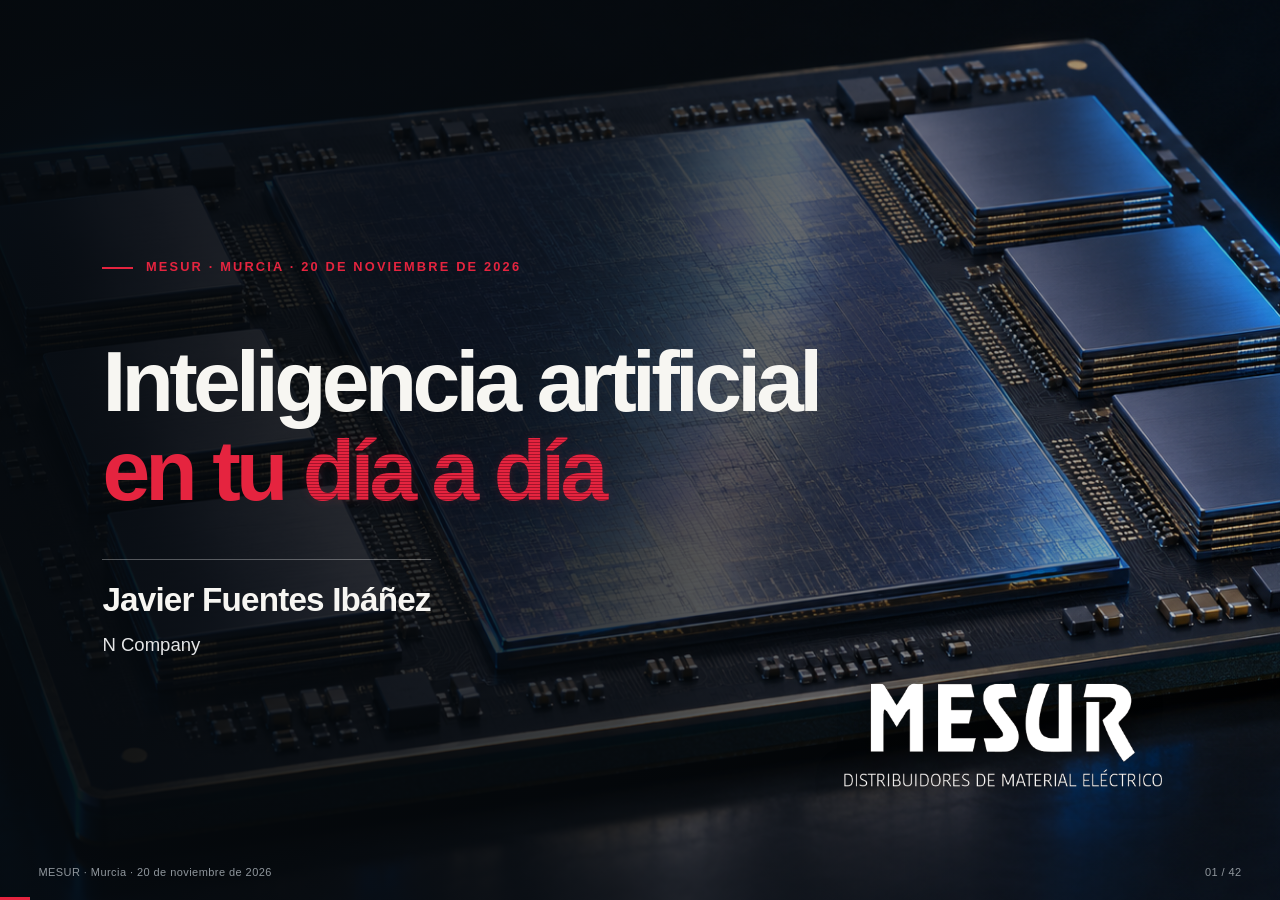
==== index.html @ 9d1e22ab "Refocus on six everyday cases for small businesses; plain language; Monday plan and printable guide " ====
<!doctype html>
<html lang="es">
<head>
<meta charset="utf-8">
<meta name="viewport" content="width=device-width, initial-scale=1">
<title>Inteligencia artificial en tu día a día · MESUR</title>
<style>
:root {
  --fondo: #111111; --fondo-2: #1c1c1c; --papel: #ffffff; --papel-suave: #acadaf;
  --linea: #333333; --acento: #e5243f; --acento-suave: #3a0a12;
  --coral: #ffb547; --verde: #4fd18c; --ambar: #ffb547;
  --serif: 'Ferrovial New', 'Helvetica Neue', Helvetica, Arial, sans-serif;
  --sans: 'Ferrovial New', 'Helvetica Neue', Helvetica, Arial, sans-serif;
  --mono: 'Ferrovial New', 'Helvetica Neue', Helvetica, Arial, sans-serif;
}
* { margin: 0; padding: 0; box-sizing: border-box; }
html, body { height: 100%; }
body { font-family: var(--serif); background: var(--fondo); color: var(--papel); overflow: hidden; cursor: pointer; user-select: none; }
.slide { position: absolute; inset: 0; display: none; align-items: center; justify-content: center; padding: 6vh 7vw; }
.slide.on { display: flex; animation: entra .35s ease; }
@keyframes entra { from { opacity: 0; transform: translateY(10px); } to { opacity: 1; transform: none; } }
.inner { max-width: 1120px; width: 100%; }

.kicker { font-family: var(--mono); font-size: clamp(12px, 1.1vw, 14px); letter-spacing: .14em; text-transform: uppercase; color: var(--acento); margin-bottom: 3vh; font-weight: 700; }
.gigante { font-size: clamp(42px, 7.5vw, 104px); line-height: 1.06; letter-spacing: -.02em; font-weight: 600; }
.statement { font-size: clamp(26px, 3.7vw, 50px); line-height: 1.26; letter-spacing: -.012em; font-weight: 500; }
.statement em, .gigante em { font-style: italic; }
.statement strong, .gigante strong { color: var(--acento); font-weight: inherit; }
.hl { color: var(--acento); }
.sub { font-family: var(--sans); font-size: clamp(15px, 1.7vw, 19px); color: var(--papel-suave); margin-top: 4vh; line-height: 1.55; }
.sub strong { color: var(--papel); font-weight: 600; }
.redflag { font-family: var(--sans); font-size: clamp(15px, 1.7vw, 19px); color: var(--coral); margin-top: 3.5vh; line-height: 1.5; }
.num { font-family: var(--mono); color: var(--acento); font-size: clamp(14px, 1.3vw, 17px); letter-spacing: .1em; margin-bottom: 2vh; }
.fromto { font-family: var(--sans); font-size: clamp(16px, 1.8vw, 21px); color: var(--papel-suave); margin-bottom: 2.5vh; }
.fromto b { color: var(--papel); font-weight: 600; }
.fromto .arrow { color: var(--acento); margin: 0 .4em; }

.lista { list-style: none; margin-top: 2vh; }
.lista li { font-size: clamp(20px, 2.6vw, 34px); line-height: 1.3; padding: 1.6vh 0; border-top: 1px solid var(--linea); display: grid; grid-template-columns: 3.2em 1fr; gap: 1em; align-items: baseline; }
.lista li:last-child { border-bottom: 1px solid var(--linea); }
.lista .n { font-family: var(--mono); color: var(--acento); font-size: .6em; letter-spacing: .1em; }
.lista.compact li { font-size: clamp(17px, 2.1vw, 27px); padding: 1.2vh 0; }
.lista li.muted { color: var(--papel-suave); }
.lista li.hot { color: var(--coral); }

.step { opacity: 0; transform: translateY(14px); transition: opacity .35s ease, transform .35s ease; }
.step.on { opacity: 1; transform: none; }

/* Newspaper clippings */
.clips { position: relative; display: flex; flex-wrap: wrap; gap: 3vh 2vw; justify-content: center; align-items: center; margin-top: 3vh; }
.clip { background: #fff; padding: 8px 8px 10px; box-shadow: 4px 6px 0 rgba(0,0,0,.35); max-width: min(44vw, 540px); opacity: 0; transition: opacity .35s ease, transform .35s ease-out; }
.clip img { display: block; width: 100%; height: auto; }
.clip .src { font-family: var(--mono); font-size: 11px; color: #555; margin-top: 6px; letter-spacing: .08em; text-transform: uppercase; }
.clip.r1 { transform: rotate(-4deg) translateY(20px); } .clip.r1.on { transform: rotate(-2deg); }
.clip.r2 { transform: rotate(3deg) translateY(20px); }  .clip.r2.on { transform: rotate(1.5deg); }
.clip.r3 { transform: rotate(-5deg) translateY(20px); } .clip.r3.on { transform: rotate(-2.5deg); }
.clip.on { opacity: 1; }
.clip.big { max-width: min(72vw, 1000px); }
.clips.stack { display: block; position: relative; height: 60vh; }
.clips.stack .clip { position: absolute; max-width: min(50vw, 640px); }
.clips.stack .clip:nth-child(1) { left: 0; top: 0; }
.clips.stack .clip:nth-child(2) { right: 0; top: 15vh; }
.clips.stack .clip:nth-child(3) { left: 10%; top: 30vh; }
.clips.stack .clip.on { z-index: 2; }
.clips.stack .clip.on ~ .clip.on { z-index: 3; }
.clips.stack .clip.on ~ .clip.on ~ .clip.on { z-index: 4; }

/* Full-bleed images */
.slide.foto { padding: 0; background: #000; }
.slide.foto img { width: 100%; height: 100%; object-fit: cover; }
.slide.foto .cap { position: absolute; left: 7vw; bottom: 8vh; font-family: var(--mono); font-size: clamp(13px, 1.3vw, 17px); letter-spacing: .14em; text-transform: uppercase; color: var(--papel); text-shadow: 0 2px 10px rgba(0,0,0,.8); }
.slide.negro .gigante { text-align: center; }

.quote { font-size: clamp(22px, 3vw, 40px); line-height: 1.3; font-style: italic; }
.quote strong { color: var(--acento); font-weight: inherit; }
.quote .who { display: block; font-style: normal; font-family: var(--sans); font-size: .5em; color: var(--papel-suave); margin-top: 2.5vh; }

.dos { display: grid; grid-template-columns: 1fr 1fr; gap: 4vw; align-items: center; }
.pick { font-family: var(--sans); font-size: clamp(18px, 2.2vw, 28px); color: var(--ambar); line-height: 1.35; }

/* Time machine */
.slide.viaje { padding: 0; }
.vj-canvas { position: absolute; inset: 0; width: 100%; height: 100%; display: block; }
.vj-hud { position: absolute; top: 6vh; left: 50%; transform: translateX(-50%); text-align: center; z-index: 3; pointer-events: none; transition: opacity .5s ease; }
.viaje.zoomed .vj-hud, .viaje.zoomed .vj-minimap { opacity: 0; }
.vj-year { font-weight: 600; font-family: var(--serif); font-size: clamp(3.2rem, 7.5vw, 6.5rem); color: var(--papel); letter-spacing: -.02em; font-variant-numeric: tabular-nums; line-height: 1; transition: filter .3s ease; }
.vj-year.traveling { filter: blur(1.5px); }
.vj-year.pop { animation: vjPop .45s cubic-bezier(.2,1.6,.4,1); }
@keyframes vjPop { 0% { transform: scale(.96); } 100% { transform: scale(1); } }
.vj-underline { width: 120px; height: 3px; border-radius: 2px; background: var(--acento); margin: 14px auto 0; transition: width .5s ease; }
.vj-hud.traveling .vj-underline { width: 320px; }
.vj-minimap { position: absolute; bottom: 9vh; left: 50%; transform: translateX(-50%); width: min(70vw, 980px); height: 60px; z-index: 3; pointer-events: none; transition: opacity .5s ease; }
.vj-track { position: absolute; top: 24px; left: 0; width: 100%; height: 2px; background: rgba(248,248,246,.18); }
.vj-tick { position: absolute; top: 17px; width: 2px; height: 16px; background: rgba(248,248,246,.4); transform: translateX(-50%); opacity: 0; transition: opacity .8s ease; }
.vj-lbl { position: absolute; top: 40px; transform: translateX(-50%); font: 500 11px var(--mono); letter-spacing: .08em; color: #8a8a93; white-space: nowrap; opacity: 0; transition: opacity .8s ease; }
.vj-tick.visited, .vj-lbl.visited { opacity: 1; }
.vj-lbl.current { color: var(--papel); font-weight: 700; }
.vj-cursor { position: absolute; top: 25px; width: 14px; height: 14px; border-radius: 50%; background: var(--acento); transform: translate(-50%, -50%); box-shadow: 0 0 0 5px rgba(255,199,0,.18), 0 0 18px rgba(255,199,0,.6); }
.vj-flash { position: absolute; inset: 0; z-index: 4; pointer-events: none; background: #fff; opacity: 0; }
.vj-flash.active { animation: vjFlash .35s ease-out; }
@keyframes vjFlash { 0% { opacity: .45; } 100% { opacity: 0; } }

.lista .ans { font-family: var(--mono); font-size: .62em; letter-spacing: .1em; color: var(--ambar); white-space: nowrap; }
.lista.vote li { grid-template-columns: 1fr auto; }
.src-line { font-family: var(--mono); font-size: clamp(11px, 1vw, 13px); letter-spacing: .08em; text-transform: uppercase; color: var(--papel-suave); opacity: .75; margin-top: 3vh; }
.capas { display: grid; grid-template-columns: repeat(3, 1fr); gap: 2.2vw; margin-top: 3vh; }
.capa { border-top: 2px solid var(--acento); padding-top: 2vh; }
.capa h3 { font-weight: 400; font-size: clamp(20px, 2.3vw, 30px); line-height: 1.15; margin-bottom: 1.5vh; }
.capa p { font-family: var(--sans); font-size: clamp(14px, 1.45vw, 18px); line-height: 1.5; color: var(--papel-suave); }
.capa p strong { color: var(--papel); font-weight: 600; }
@media (max-width: 820px) { .capas { grid-template-columns: 1fr; } }

.slide.foto.contain img { object-fit: contain; }
.slide.foto.claro { background: #f7f7f5; }
.slide.foto .caps { position: absolute; left: 7vw; bottom: 7vh; display: flex; flex-direction: column; gap: 1.2vh; }
.slide.foto .caps .cap { position: static; background: rgba(17,17,17,.85); padding: .6em .9em; text-shadow: none; }

#barra { position: fixed; left: 0; bottom: 0; height: 3px; background: var(--acento); width: 0; transition: width .3s ease; z-index: 9; }
#pag { position: fixed; right: 2vw; bottom: 2vh; font-family: var(--mono); font-size: 12px; color: var(--papel-suave); opacity: .7; z-index: 9; }
.pie { position: fixed; left: 2vw; bottom: 2vh; font-family: var(--mono); font-size: 12px; color: var(--papel-suave); opacity: .5; z-index: 9; }
.cover .presenter-name { color:var(--papel); font-size:clamp(26px,2.6vw,42px); font-weight:600; letter-spacing:-.025em; line-height:1.2; margin-bottom:1.2vh; }
.cover-partners .mesur-logo { height:15vh; width:auto; display:block; filter:drop-shadow(0 2px 14px #000a); }
</style>
<link rel="stylesheet" href="stage.css?v=mesur-3">
<link rel="stylesheet" href="mesur.css?v=1">
</head>
<body>


<section class="slide cover" data-chapter="Inicio"><div class="inner">
  <div class="kicker">MESUR · Murcia · 20 de noviembre de 2026</div>
  <div class="gigante" aria-label="Inteligencia artificial en tu día a día">Inteligencia artificial<br><strong>en tu <span class="crt-accent" data-text="día a día">día a día</span></strong></div>
  <div class="sub"><div class="presenter-name">Javier Fuentes Ibáñez</div><span>N Company</span></div>
</div>
<div class="cover-partners" aria-label="MESUR, distribuidores de material eléctrico"><img class="mesur-logo" src="img/mesur-logo.png" alt="MESUR · Distribuidores de material eléctrico" width="500" height="196"></div>
</section>

<section class="slide viaje" data-title="Un viaje en el tiempo">
  <canvas class="vj-canvas" aria-label="Un viaje en el tiempo"></canvas>
  <div class="vj-hud"><div class="vj-year">2026</div><div class="vj-underline"></div></div>
  <div class="vj-minimap"><div class="vj-track"></div><div class="vj-cursor"></div></div>
  <div class="vj-flash"></div>
</section>

<section class="slide negro impact"><div class="inner">
  <div class="statement" style="text-align:center" aria-label="Cada salto es más corto que el anterior. El siguiente cabe dentro de tu carrera.">Cada salto es más corto que el anterior.<br><strong>El siguiente cabe dentro de <span class="crt-accent" data-text="tu carrera">tu carrera</span>.</strong></div>
</div></section>

<section class="slide"><div class="inner">
  <div class="gigante agenda-four">Seis casos prácticos.<br>Tres reglas.<br>Un plan para el lunes.</div>
  <div class="sub">Sin teoría y sin palabras raras. Todo lo que veas hoy lo puedes repetir tú el lunes.</div>
</div></section>

<section class="slide impact weird-beat" data-title="Esto se va a poner raro"><div class="inner">
  <div class="gigante" aria-label="Están pasando muchas cosas. Esto se va a poner raro.">Están pasando muchas cosas.<br>Esto se va a poner <strong><span class="crt-accent" data-text="raro">raro</span>.</strong></div>
</div></section>

<section class="slide film local" data-title="Alljoined · Una imagen reconstruida desde el cerebro" data-duration="0:59">
  <video controls playsinline preload="metadata" aria-label="Demostración de Alljoined: una imagen reconstruida a partir de señales cerebrales, 59 segundos" src="video/alljoined-demo.mp4"></video>
  <div class="film-intro">
    <div class="kicker">Alljoined · Un casco de electrodos · Sin cirugía</div>
    <h1>Una persona mira un objeto.<br><strong>La pantalla lo dibuja a partir de su señal cerebral.</strong></h1>
    <button type="button" class="film-play"><span aria-hidden="true">▶</span> Ver vídeo <span class="film-duration">0:59</span></button>
    <p>Espacio para reproducir o pausar · → para continuar</p>
  </div>
  <span class="film-source">Alljoined · demostración</span>
  <p class="film-error" role="alert" hidden>El vídeo no se ha podido cargar. Ábrelo desde la carpeta de vídeos.</p>
</section>

<section class="slide" data-chapter="Lo que ya hace sola"><div class="inner">
  <div class="kicker">Por qué hablamos de esto hoy</div>
  <div class="statement">Hace tres años, la IA terminaba sola tareas de unos minutos.<br><strong>Hoy termina trabajos que a una persona le llevan horas.</strong></div>
  <div class="sub">Medido de forma independiente: más de tres horas. Estimado para los modelos más nuevos: casi una semana de trabajo. Y se duplica cada pocos meses.</div>
</div></section>

<section class="slide foto contain claro" data-title="Cuánto trabajo seguido puede hacer sola una IA"><img src="img/horizon-nov-2026.jpg" alt="Gráfico: duración de las tareas que distintos modelos de IA terminan solos con un 80% de éxito. De casi cero entre 2019 y 2024 a varias horas en 2026, con estimaciones cercanas a 38 horas." decoding="sync"></section>

<section class="slide negro impact"><div class="inner">
  <div class="statement" style="text-align:center" aria-label="No hace falta entender cómo funciona. Hace falta saber qué pedirle.">No hace falta entender cómo funciona.<br><strong>Hace falta saber <span class="crt-accent" data-text="qué pedirle">qué pedirle</span>.</strong></div>
</div></section>

<section class="slide chapter" data-chapter="Seis casos prácticos"><div class="inner">
  <div class="kicker">Primera parte</div>
  <div class="gigante">Seis <strong>casos prácticos.</strong></div>
  <div class="sub">Cosas de todos los días en una empresa pequeña. Los hacemos aquí, en directo, con herramientas que puedes usar desde el móvil.</div>
</div></section>

<section class="slide demo" data-mark="01"><div class="inner">
  <div class="num">CASO 1 · PREPARAR UNA VISITA</div>
  <div class="statement">Mañana visitas a un cliente que no conoces.<br><strong>En diez minutos sabes quién es y qué preguntarle.</strong></div>
  <div class="sub">Fíjate en: te dice de dónde saca cada dato.</div>
</div></section>

<section class="slide demo" data-mark="02"><div class="inner">
  <div class="num">CASO 2 · DE LA FOTO A LA TABLA</div>
  <div class="statement">Una foto de un montón de tickets y facturas.<br><strong>Sale una tabla ordenada, lista para la gestoría.</strong></div>
  <div class="sub">Fíjate en: lo que no puede leer, lo pregunta.</div>
</div></section>

<section class="slide demo" data-mark="03"><div class="inner">
  <div class="num">CASO 3 · LEER LA LETRA PEQUEÑA</div>
  <div class="statement">Te mandan un contrato de veinte páginas.<br><strong>No pidas un resumen. Pregunta dónde te pueden pillar.</strong></div>
  <div class="sub">Fíjate en: te señala la cláusula y la página.</div>
</div></section>

<section class="slide demo" data-mark="04"><div class="inner">
  <div class="num">CASO 4 · ESCRIBIR POR TI</div>
  <div class="statement">Una foto de un trabajo terminado.<br><strong>Sale la publicación, el texto para la web y la respuesta a una reseña.</strong></div>
  <div class="sub">Fíjate en: suena a ti, si le enseñas cómo escribes.</div>
</div></section>

<section class="slide demo" data-mark="05"><div class="inner">
  <div class="num">CASO 5 · HACERTE UNA HERRAMIENTA</div>
  <div class="statement">Le cuentas lo que necesitas, con tus palabras.<br><strong>Te hace una aplicación que funciona. Sin saber programar.</strong></div>
  <div class="sub">Fíjate en: qué decidió por su cuenta. Y en qué se equivocó.</div>
</div></section>

<section class="slide demo" data-mark="06"><div class="inner">
  <div class="num">CASO 6 · VÍDEO</div>
  <div class="statement">Un mensaje grabado una sola vez.<br><strong>Lo tienes en cuatro idiomas, con tu cara y tu voz.</strong></div>
  <div class="sub">Fíjate en: qué es real en esta pantalla.</div>
</div></section>

<section class="slide film local" data-title="El mensaje original, en español" data-duration="0:33">
  <video controls playsinline preload="metadata" aria-label="El mensaje original, en español, 33 segundos" src="video/demo3-original-es.mp4"></video>
  <div class="film-intro">
    <div class="kicker">Caso 6 · La grabación original</div>
    <h1>Grabado una vez.<br><strong>En español.</strong></h1>
    <button type="button" class="film-play"><span aria-hidden="true">▶</span> Ver vídeo <span class="film-duration">0:33</span></button>
    <p>Espacio para reproducir o pausar · → para continuar</p>
  </div>
  <span class="film-source">Grabación original · español</span>
  <p class="film-error" role="alert" hidden>El vídeo no se ha podido cargar. Ábrelo desde la carpeta de vídeos.</p>
</section>

<section class="slide film local" data-title="El mensaje, traducido al inglés" data-duration="0:37">
  <video controls playsinline preload="metadata" aria-label="El mensaje, traducido al inglés, 37 segundos" src="video/demo3-english.mp4"></video>
  <div class="film-intro">
    <div class="kicker">Caso 6 · La misma grabación, traducida</div>
    <h1>La misma cara. La misma voz.<br><strong>Ahora en inglés.</strong></h1>
    <button type="button" class="film-play"><span aria-hidden="true">▶</span> Ver vídeo <span class="film-duration">0:37</span></button>
    <p>Espacio para reproducir o pausar · → para continuar</p>
  </div>
  <span class="film-source">Traducción sintética · inglés</span>
  <p class="film-error" role="alert" hidden>El vídeo no se ha podido cargar. Ábrelo desde la carpeta de vídeos.</p>
</section>

<section class="slide film local" data-title="El mensaje, traducido al polaco" data-duration="0:38">
  <video controls playsinline preload="metadata" aria-label="El mensaje, traducido al polaco, 38 segundos" src="video/demo3-polish.mp4"></video>
  <div class="film-intro">
    <div class="kicker">Caso 6 · La misma grabación, traducida</div>
    <h1>La misma cara. La misma voz.<br><strong>Ahora en polaco.</strong></h1>
    <button type="button" class="film-play"><span aria-hidden="true">▶</span> Ver vídeo <span class="film-duration">0:38</span></button>
    <p>Espacio para reproducir o pausar · → para continuar</p>
  </div>
  <span class="film-source">Traducción sintética · polaco</span>
  <p class="film-error" role="alert" hidden>El vídeo no se ha podido cargar. Ábrelo desde la carpeta de vídeos.</p>
</section>

<section class="slide film local" data-title="El mensaje, traducido al zulú" data-duration="0:39">
  <video controls playsinline preload="metadata" aria-label="El mensaje, traducido al zulú, 39 segundos" src="video/demo3-zulu.mp4"></video>
  <div class="film-intro">
    <div class="kicker">Caso 6 · La misma grabación, traducida</div>
    <h1>La misma cara. La misma voz.<br><strong>Ahora en zulú.</strong></h1>
    <button type="button" class="film-play"><span aria-hidden="true">▶</span> Ver vídeo <span class="film-duration">0:39</span></button>
    <p>Espacio para reproducir o pausar · → para continuar</p>
  </div>
  <span class="film-source">Traducción sintética · zulú</span>
  <p class="film-error" role="alert" hidden>El vídeo no se ha podido cargar. Ábrelo desde la carpeta de vídeos.</p>
</section>

<section class="slide film local" data-title="El mensaje, recreado en una obra que no existe" data-duration="0:37">
  <video controls playsinline preload="metadata" aria-label="El mensaje, recreado en una obra sintética, 37 segundos" src="video/demo3-recreated.mp4"></video>
  <div class="film-intro">
    <div class="kicker">Caso 6 · La recreación</div>
    <h1>El mismo mensaje.<br><strong>Nadie estuvo en esa obra.</strong></h1>
    <button type="button" class="film-play"><span aria-hidden="true">▶</span> Ver vídeo <span class="film-duration">0:37</span></button>
    <p>Espacio para reproducir o pausar · → para continuar</p>
  </div>
  <span class="film-source">Recreación sintética · aquí no se grabó nada</span>
  <p class="film-error" role="alert" hidden>El vídeo no se ha podido cargar. Ábrelo desde la carpeta de vídeos.</p>
</section>

<section class="slide steps warning evidence single" data-title="Comprueba quién te habla · El engaño de los 25 millones"><div class="inner">
  <div class="kicker" style="color:var(--coral)">La misma tecnología, apuntando hacia ti</div>
  <div class="statement">Una empresa perdió <strong>25 millones de dólares</strong> en una videollamada.<br>Todas las caras de la llamada eran falsas.</div>
  <div class="sub">Si te piden un pago o un cambio de cuenta por mensaje o por vídeo, llama tú a un número que ya conozcas.</div>
  <div class="clips">
    <div class="clip r1 big step"><img src="img/clip-fortune-arup.png" alt="Recorte de prensa de Fortune sobre el fraude a Arup" decoding="sync"><div class="src">Fortune · mayo de 2024</div></div>
  </div>
</div></section>

<section class="slide warning" data-chapter="Brillante y poco fiable"><div class="inner">
  <div class="kicker" style="color:var(--coral)">Segunda parte</div>
  <div class="gigante">Brillante y poco fiable.<br><strong>En el mismo minuto.</strong></div>
</div></section>

<section class="slide frontier-tour steps" data-title="La frontera irregular · Un recorrido visual">
  <div class="frontier-head"><div class="kicker">Brillante y poco fiable</div><div class="frontier-legend"><span>● Tareas de un trabajo humano</span><span>● Tareas que la IA puede hacer</span></div></div>
  <div class="frontier-window"><svg id="frontier-art" xmlns="http://www.w3.org/2000/svg" viewBox="0 0 1800 650" role="img" aria-label="Progresión conceptual de la frontera irregular de la IA sobre las tareas de un trabajo humano">
<defs><linearGradient id="humanFill" x2="0" y2="1"><stop stop-color="#71c4dd" stop-opacity=".2"/><stop offset="1" stop-color="#71c4dd" stop-opacity=".07"/></linearGradient><linearGradient id="aiFill" x2="1" y2="1"><stop stop-color="#ff8d9a" stop-opacity=".7"/><stop offset="1" stop-color="#ec617c" stop-opacity=".45"/></linearGradient></defs>
<path d="M217,350h30v-12l20,20-20,20v-12h-30z" fill="#71848b" opacity=".45"/><circle cx="120" cy="358" r="85" fill="url(#humanFill)" stroke="#8acbe0" stroke-width="2"/><path d="M115.21,370.00 C115.97,370.67 116.77,371.45 117.28,372.24 C117.79,373.03 118.19,373.93 118.27,374.73 C118.35,375.54 118.18,376.39 117.77,377.07 C117.36,377.75 116.63,378.38 115.79,378.81 C114.95,379.24 113.81,379.52 112.71,379.65 C111.61,379.78 110.33,379.70 109.20,379.59 C108.08,379.48 106.91,379.18 105.96,378.97 C105.01,378.76 104.17,378.46 103.52,378.35 C102.87,378.25 102.41,378.17 102.06,378.34 C101.71,378.51 101.56,378.84 101.41,379.37 C101.25,379.90 101.25,380.66 101.13,381.51 C101.01,382.36 100.93,383.46 100.70,384.47 C100.47,385.49 100.17,386.65 99.74,387.60 C99.31,388.55 98.74,389.51 98.12,390.18 C97.50,390.85 96.73,391.36 96.00,391.59 C95.27,391.82 94.45,391.78 93.74,391.54 C93.03,391.30 92.31,390.75 91.72,390.14 C91.13,389.53 90.62,388.67 90.19,387.87 C89.76,387.07 89.46,386.13 89.16,385.35 C88.86,384.57 88.66,383.79 88.38,383.19 C88.10,382.59 87.85,382.10 87.47,381.74 C87.09,381.38 86.65,381.18 86.09,381.01 C85.53,380.84 84.84,380.81 84.11,380.71 C83.38,380.61 82.49,380.57 81.69,380.39 C80.89,380.21 80.00,380.01 79.29,379.65 C78.59,379.29 77.89,378.81 77.46,378.25 C77.03,377.69 76.74,376.98 76.70,376.27 C76.66,375.56 76.86,374.74 77.23,373.99 C77.60,373.25 78.24,372.47 78.90,371.80 C79.56,371.13 80.45,370.52 81.21,370.00 C81.97,369.48 82.84,369.07 83.47,368.68 C84.10,368.29 84.68,368.01 85.01,367.66 C85.34,367.31 85.48,367.02 85.43,366.57 C85.38,366.12 85.09,365.63 84.73,364.98 C84.37,364.33 83.78,363.54 83.27,362.65 C82.76,361.75 82.12,360.68 81.69,359.61 C81.26,358.54 80.85,357.31 80.70,356.22 C80.55,355.13 80.54,353.98 80.77,353.08 C81.00,352.18 81.46,351.36 82.07,350.83 C82.68,350.30 83.54,349.98 84.41,349.92 C85.28,349.86 86.34,350.08 87.30,350.45 C88.26,350.82 89.30,351.48 90.19,352.13 C91.08,352.78 91.94,353.64 92.67,354.35 C93.40,355.06 94.01,355.83 94.57,356.37 C95.12,356.91 95.55,357.36 96.00,357.59 C96.45,357.82 96.83,357.85 97.29,357.73 C97.76,357.61 98.22,357.26 98.79,356.89 C99.36,356.52 100.00,355.96 100.70,355.53 C101.40,355.10 102.21,354.59 102.99,354.29 C103.77,353.99 104.64,353.76 105.38,353.75 C106.12,353.74 106.87,353.90 107.45,354.23 C108.03,354.56 108.52,355.12 108.84,355.74 C109.16,356.36 109.31,357.18 109.37,357.96 C109.43,358.74 109.31,359.63 109.20,360.41 C109.09,361.19 108.84,361.98 108.73,362.65 C108.62,363.32 108.47,363.90 108.52,364.42 C108.57,364.94 108.71,365.34 109.04,365.76 C109.37,366.18 109.88,366.51 110.49,366.92 C111.10,367.33 111.92,367.73 112.71,368.24 C113.50,368.75 114.45,369.33 115.21,370.00 Z" fill="url(#aiFill)" stroke="#ff7c91" stroke-width="1.5" stroke-linejoin="round"/><path d="M467,350h30v-12l20,20-20,20v-12h-30z" fill="#71848b" opacity=".45"/><circle cx="370" cy="358" r="85" fill="url(#humanFill)" stroke="#8acbe0" stroke-width="2"/><path d="M420.39,358.00 C422.17,359.72 423.70,361.78 424.43,363.72 C425.16,365.66 425.28,367.82 424.74,369.64 C424.20,371.46 422.88,373.26 421.18,374.63 C419.49,376.00 417.02,377.10 414.57,377.84 C412.12,378.58 409.13,378.90 406.47,379.06 C403.81,379.22 400.96,378.94 398.61,378.79 C396.26,378.64 394.08,378.21 392.38,378.15 C390.68,378.09 389.38,378.02 388.39,378.43 C387.39,378.84 386.89,379.50 386.41,380.58 C385.93,381.65 385.82,383.19 385.52,384.88 C385.21,386.57 385.06,388.74 384.58,390.74 C384.10,392.74 383.52,395.05 382.64,396.90 C381.76,398.75 380.61,400.61 379.32,401.86 C378.03,403.11 376.43,404.04 374.88,404.39 C373.33,404.74 371.57,404.55 370.00,403.98 C368.43,403.41 366.84,402.22 365.48,400.97 C364.12,399.72 362.90,397.97 361.82,396.46 C360.74,394.95 359.88,393.22 358.98,391.90 C358.08,390.58 357.36,389.36 356.40,388.55 C355.44,387.74 354.51,387.26 353.24,387.03 C351.97,386.80 350.53,387.01 348.80,387.19 C347.07,387.37 345.01,387.89 342.88,388.12 C340.75,388.35 338.27,388.69 336.02,388.59 C333.77,388.49 331.31,388.23 329.37,387.52 C327.43,386.81 325.56,385.72 324.38,384.34 C323.20,382.96 322.41,381.13 322.28,379.25 C322.15,377.37 322.67,375.12 323.62,373.07 C324.57,371.01 326.25,368.81 328.01,366.92 C329.77,365.04 332.14,363.25 334.20,361.76 C336.26,360.27 338.61,359.07 340.39,358.00 C342.17,356.93 343.85,356.19 344.87,355.36 C345.89,354.53 346.45,353.91 346.49,353.00 C346.53,352.09 345.92,351.19 345.09,349.91 C344.26,348.63 342.81,347.12 341.49,345.31 C340.17,343.50 338.46,341.32 337.19,339.06 C335.92,336.80 334.60,334.18 333.89,331.77 C333.18,329.36 332.77,326.75 332.93,324.62 C333.09,322.49 333.79,320.43 334.86,318.97 C335.94,317.51 337.60,316.42 339.38,315.86 C341.16,315.30 343.41,315.30 345.52,315.60 C347.63,315.90 349.97,316.78 352.04,317.65 C354.11,318.52 356.15,319.82 357.92,320.81 C359.69,321.80 361.26,322.94 362.69,323.61 C364.12,324.28 365.29,324.77 366.51,324.83 C367.73,324.89 368.78,324.55 370.00,323.98 C371.22,323.41 372.44,322.37 373.85,321.41 C375.26,320.45 376.82,319.14 378.46,318.21 C380.10,317.28 381.96,316.28 383.71,315.82 C385.46,315.36 387.35,315.14 388.94,315.46 C390.53,315.78 392.09,316.58 393.24,317.75 C394.39,318.92 395.29,320.64 395.82,322.46 C396.35,324.28 396.47,326.57 396.41,328.67 C396.35,330.77 395.86,333.09 395.47,335.06 C395.09,337.03 394.40,338.94 394.10,340.49 C393.80,342.04 393.45,343.30 393.66,344.34 C393.87,345.38 394.35,346.04 395.36,346.71 C396.37,347.38 397.88,347.75 399.70,348.35 C401.52,348.95 403.93,349.45 406.27,350.29 C408.61,351.13 411.41,352.12 413.76,353.40 C416.11,354.68 418.61,356.28 420.39,358.00 Z" fill="url(#aiFill)" stroke="#ff7c91" stroke-width="1.5" stroke-linejoin="round"/><path d="M717,350h30v-12l20,20-20,20v-12h-30z" fill="#71848b" opacity=".45"/><circle cx="620" cy="358" r="85" fill="url(#humanFill)" stroke="#8acbe0" stroke-width="2"/><path d="M714.81,358.00 C716.90,361.21 718.03,364.95 717.94,368.29 C717.85,371.63 716.41,375.14 714.25,378.03 C712.09,380.91 708.56,383.55 704.95,385.60 C701.34,387.65 696.73,389.14 692.60,390.33 C688.47,391.52 683.93,392.07 680.19,392.75 C676.45,393.43 672.91,393.68 670.14,394.43 C667.37,395.18 665.25,395.88 663.59,397.25 C661.93,398.62 661.05,400.35 660.18,402.62 C659.31,404.89 659.04,407.81 658.39,410.85 C657.74,413.89 657.30,417.57 656.28,420.84 C655.26,424.11 654.02,427.74 652.27,430.48 C650.52,433.23 648.26,435.81 645.77,437.31 C643.28,438.81 640.24,439.62 637.32,439.48 C634.40,439.34 631.14,438.16 628.25,436.46 C625.36,434.76 622.47,431.99 620.00,429.30 C617.53,426.61 615.37,423.14 613.45,420.31 C611.53,417.48 610.06,414.42 608.46,412.31 C606.86,410.20 605.61,408.48 603.87,407.66 C602.13,406.84 600.41,406.84 598.01,407.38 C595.61,407.92 592.85,409.43 589.47,410.89 C586.10,412.35 582.04,414.55 577.76,416.14 C573.48,417.73 568.48,419.56 563.81,420.41 C559.14,421.26 553.99,421.76 549.76,421.24 C545.53,420.72 541.33,419.38 538.41,417.28 C535.49,415.18 533.23,412.05 532.25,408.66 C531.27,405.27 531.45,400.98 532.56,396.93 C533.67,392.88 536.13,388.33 538.90,384.35 C541.67,380.37 545.62,376.41 549.17,373.06 C552.72,369.71 556.93,366.79 560.20,364.28 C563.47,361.77 566.72,359.88 568.81,358.00 C570.90,356.12 572.30,354.75 572.74,353.03 C573.18,351.31 572.55,349.77 571.44,347.68 C570.33,345.59 568.12,343.27 566.09,340.48 C564.06,337.69 561.29,334.39 559.23,330.94 C557.17,327.49 554.95,323.47 553.75,319.75 C552.55,316.03 551.81,311.98 552.03,308.61 C552.25,305.24 553.35,301.97 555.09,299.55 C556.83,297.13 559.58,295.26 562.49,294.12 C565.40,292.98 569.12,292.68 572.58,292.73 C576.05,292.78 579.90,293.67 583.28,294.40 C586.66,295.13 589.99,296.43 592.88,297.10 C595.77,297.78 598.30,298.52 600.65,298.45 C603.00,298.38 604.90,297.87 606.96,296.67 C609.02,295.47 610.82,293.49 612.99,291.26 C615.16,289.03 617.38,285.99 620.00,283.30 C622.62,280.61 625.58,277.41 628.71,275.11 C631.85,272.81 635.43,270.55 638.81,269.50 C642.19,268.45 645.88,268.05 648.98,268.80 C652.08,269.55 655.15,271.40 657.40,274.01 C659.65,276.62 661.44,280.45 662.47,284.45 C663.50,288.45 663.74,293.44 663.58,298.02 C663.42,302.60 662.39,307.66 661.50,311.91 C660.61,316.17 659.09,320.29 658.26,323.55 C657.43,326.81 656.46,329.44 656.53,331.46 C656.60,333.48 657.12,334.65 658.69,335.66 C660.26,336.68 662.75,336.95 665.93,337.55 C669.11,338.15 673.41,338.38 677.75,339.24 C682.09,340.10 687.37,341.07 691.98,342.70 C696.59,344.33 701.61,346.47 705.41,349.02 C709.21,351.57 712.72,354.79 714.81,358.00 Z" fill="url(#aiFill)" stroke="#ff7c91" stroke-width="1.5" stroke-linejoin="round"/><path d="M967,350h30v-12l20,20-20,20v-12h-30z" fill="#71848b" opacity=".45"/><circle cx="870" cy="358" r="85" fill="url(#humanFill)" stroke="#8acbe0" stroke-width="2"/><path d="M1001.97,358.00 C1002.27,362.47 1000.86,367.32 998.56,371.51 C996.26,375.69 992.21,379.72 988.15,383.11 C984.09,386.50 978.77,389.31 974.18,391.85 C969.58,394.39 964.54,396.23 960.58,398.33 C956.62,400.43 953.04,402.09 950.45,404.45 C947.86,406.81 946.20,409.23 945.02,412.50 C943.84,415.77 943.70,419.64 943.37,424.07 C943.04,428.50 943.43,433.83 943.03,439.10 C942.63,444.37 942.33,450.45 940.98,455.69 C939.63,460.93 937.74,466.47 934.96,470.51 C932.18,474.55 928.43,478.12 924.29,479.93 C920.14,481.74 915.01,482.31 910.09,481.38 C905.17,480.45 899.62,477.79 894.74,474.38 C889.86,470.97 884.94,465.83 880.82,460.91 C876.70,456.00 873.08,449.88 870.00,444.89 C866.92,439.90 864.63,434.62 862.33,430.99 C860.03,427.36 858.41,424.41 856.17,423.08 C853.93,421.75 851.91,421.86 848.88,423.00 C845.85,424.14 842.41,426.98 837.98,429.92 C833.55,432.87 828.17,437.19 822.27,440.67 C816.37,444.16 809.34,448.24 802.56,450.83 C795.78,453.42 788.13,455.65 781.57,456.21 C775.01,456.77 768.26,456.15 763.17,454.19 C758.08,452.23 753.68,448.66 751.04,444.43 C748.40,440.20 747.20,434.45 747.35,428.81 C747.50,423.17 749.44,416.54 751.93,410.57 C754.42,404.60 758.55,398.37 762.29,393.00 C766.03,387.63 770.76,382.65 774.37,378.33 C777.98,374.00 781.66,370.44 783.93,367.05 C786.20,363.66 787.67,360.99 787.97,358.00 C788.27,355.01 787.25,352.37 785.73,349.14 C784.21,345.91 781.34,342.52 778.83,338.62 C776.32,334.72 772.94,330.28 770.65,325.72 C768.36,321.17 766.00,316.00 765.08,311.29 C764.16,306.58 763.99,301.54 765.12,297.45 C766.25,293.36 768.69,289.48 771.89,286.72 C775.09,283.96 779.68,281.98 784.34,280.87 C789.00,279.76 794.69,279.79 799.83,280.07 C804.97,280.35 810.50,281.71 815.19,282.56 C819.88,283.41 824.29,284.87 827.96,285.18 C831.63,285.49 834.57,285.65 837.24,284.43 C839.91,283.21 841.79,281.08 843.96,277.85 C846.13,274.62 847.83,270.02 850.24,265.06 C852.65,260.10 855.16,253.78 858.45,248.08 C861.74,242.39 865.62,235.88 870.00,230.89 C874.38,225.90 879.59,221.01 884.70,218.16 C889.81,215.31 895.61,213.54 900.66,213.76 C905.71,213.98 910.95,216.04 915.01,219.48 C919.07,222.92 922.64,228.44 925.02,234.42 C927.40,240.40 928.72,248.13 929.27,255.34 C929.82,262.55 929.09,270.73 928.34,277.70 C927.59,284.67 925.78,291.63 924.76,297.18 C923.74,302.73 922.31,307.41 922.21,310.99 C922.11,314.57 922.43,316.84 924.17,318.64 C925.91,320.44 928.79,321.00 932.67,321.81 C936.55,322.62 941.90,322.69 947.43,323.53 C952.95,324.37 959.78,325.15 965.82,326.87 C971.86,328.59 978.53,330.86 983.69,333.83 C988.85,336.80 993.71,340.65 996.76,344.68 C999.81,348.71 1001.67,353.53 1001.97,358.00 Z" fill="url(#aiFill)" stroke="#ff7c91" stroke-width="1.5" stroke-linejoin="round"/><path d="M1217,350h30v-12l20,20-20,20v-12h-30z" fill="#71848b" opacity=".45"/><circle cx="1120" cy="358" r="85" fill="url(#humanFill)" stroke="#8acbe0" stroke-width="2"/><path d="M1256.90,358.00 C1253.88,362.68 1249.08,367.20 1244.60,371.10 C1240.12,375.00 1234.52,378.28 1230.04,381.39 C1225.56,384.50 1220.92,386.91 1217.74,389.76 C1214.56,392.61 1212.16,395.07 1210.97,398.50 C1209.78,401.93 1209.95,405.57 1210.60,410.31 C1211.25,415.05 1213.30,420.63 1214.88,426.93 C1216.46,433.23 1218.90,440.73 1220.10,448.13 C1221.29,455.53 1222.47,463.98 1222.05,471.34 C1221.63,478.70 1220.30,486.46 1217.57,492.29 C1214.84,498.12 1210.62,503.37 1205.65,506.34 C1200.68,509.31 1194.16,510.71 1187.73,510.12 C1181.30,509.53 1173.78,506.72 1167.05,502.80 C1160.32,498.88 1153.28,492.70 1147.34,486.63 C1141.40,480.56 1135.95,472.84 1131.39,466.38 C1126.83,459.92 1123.27,452.90 1120.00,447.85 C1116.73,442.80 1114.47,438.44 1111.79,436.10 C1109.11,433.76 1106.99,433.08 1103.89,433.81 C1100.79,434.54 1097.54,437.34 1093.19,440.50 C1088.84,443.66 1083.69,448.60 1077.81,452.77 C1071.93,456.94 1064.90,462.03 1057.92,465.52 C1050.94,469.01 1042.99,472.31 1035.94,473.70 C1028.89,475.09 1021.49,475.30 1015.65,473.89 C1009.81,472.48 1004.49,469.31 1000.88,465.26 C997.27,461.20 994.97,455.40 993.98,449.56 C992.99,443.72 993.72,436.66 994.93,430.21 C996.14,423.76 998.91,416.89 1001.22,410.88 C1003.53,404.87 1006.74,399.17 1008.76,394.14 C1010.78,389.11 1012.76,384.80 1013.32,380.67 C1013.88,376.54 1013.53,373.12 1012.13,369.34 C1010.73,365.56 1007.92,362.10 1004.90,358.00 C1001.88,353.90 997.54,349.59 993.98,344.76 C990.42,339.93 986.19,334.48 983.54,329.00 C980.89,323.52 978.54,317.38 978.07,311.88 C977.61,306.38 978.37,300.60 980.75,296.00 C983.13,291.40 987.33,287.18 992.37,284.31 C997.41,281.44 1004.27,279.61 1011.01,278.81 C1017.75,278.01 1025.75,278.63 1032.82,279.51 C1039.89,280.38 1047.33,282.57 1053.43,284.06 C1059.54,285.55 1065.08,287.75 1069.45,288.42 C1073.82,289.10 1077.02,289.53 1079.65,288.11 C1082.28,286.69 1083.64,284.06 1085.23,279.90 C1086.82,275.74 1087.55,269.76 1089.17,263.13 C1090.79,256.50 1092.30,248.03 1094.95,240.14 C1097.60,232.24 1100.88,223.14 1105.05,215.76 C1109.22,208.38 1114.49,200.90 1120.00,195.85 C1125.51,190.80 1132.08,186.90 1138.13,185.48 C1144.18,184.06 1150.79,184.76 1156.28,187.32 C1161.77,189.88 1167.07,194.96 1171.07,200.83 C1175.07,206.70 1178.16,214.81 1180.30,222.55 C1182.44,230.29 1183.29,239.40 1183.92,247.28 C1184.55,255.16 1184.00,263.27 1184.06,269.83 C1184.12,276.39 1183.59,282.15 1184.27,286.62 C1184.95,291.09 1185.89,294.17 1188.15,296.64 C1190.41,299.11 1193.68,300.18 1197.85,301.44 C1202.02,302.70 1207.57,303.05 1213.17,304.21 C1218.77,305.37 1225.55,306.38 1231.43,308.39 C1237.31,310.40 1243.70,312.95 1248.43,316.27 C1253.16,319.58 1257.43,323.82 1259.82,328.28 C1262.21,332.73 1263.24,338.05 1262.75,343.00 C1262.26,347.95 1259.93,353.32 1256.90,358.00 Z" fill="url(#aiFill)" stroke="#ff7c91" stroke-width="1.5" stroke-linejoin="round"/><path d="M1467,350h30v-12l20,20-20,20v-12h-30z" fill="#71848b" opacity=".45"/><circle cx="1370" cy="358" r="85" fill="url(#humanFill)" stroke="#8acbe0" stroke-width="2"/><path d="M1502.77,358.00 C1496.58,362.63 1489.25,366.43 1483.64,369.94 C1478.04,373.45 1472.53,376.01 1469.14,379.07 C1465.75,382.13 1463.66,384.62 1463.30,388.31 C1462.94,392.00 1464.58,395.87 1466.98,401.18 C1469.38,406.49 1473.79,412.79 1477.69,420.17 C1481.59,427.55 1486.78,436.43 1490.37,445.46 C1493.96,454.49 1497.69,464.94 1499.24,474.37 C1500.79,483.80 1501.25,493.94 1499.67,502.02 C1498.09,510.09 1494.58,517.76 1489.75,522.82 C1484.92,527.88 1477.94,531.33 1470.68,532.39 C1463.42,533.45 1454.48,532.05 1446.21,529.17 C1437.94,526.29 1428.89,520.78 1421.05,515.11 C1413.21,509.44 1405.60,501.70 1399.15,495.12 C1392.70,488.54 1387.22,481.07 1382.36,475.60 C1377.50,470.13 1373.82,465.15 1370.00,462.30 C1366.18,459.45 1363.20,458.21 1359.44,458.51 C1355.68,458.81 1352.06,461.24 1347.45,464.09 C1342.84,466.94 1337.66,471.67 1331.79,475.61 C1325.92,479.55 1319.06,484.48 1312.24,487.72 C1305.42,490.96 1297.72,494.00 1290.89,495.03 C1284.06,496.06 1276.92,495.81 1271.26,493.90 C1265.60,491.99 1260.49,488.20 1256.95,483.56 C1253.41,478.92 1251.17,472.43 1250.02,466.03 C1248.87,459.63 1249.36,452.01 1250.02,445.17 C1250.68,438.33 1252.75,431.16 1253.97,424.99 C1255.19,418.82 1257.03,413.15 1257.32,408.17 C1257.61,403.19 1257.49,399.13 1255.70,395.14 C1253.91,391.15 1250.78,387.99 1246.56,384.24 C1242.34,380.50 1236.37,377.04 1230.40,372.67 C1224.44,368.30 1216.96,363.54 1210.77,358.00 C1204.58,352.46 1197.78,346.03 1193.24,339.42 C1188.70,332.81 1184.80,325.25 1183.52,318.36 C1182.24,311.47 1182.80,304.07 1185.59,298.08 C1188.38,292.09 1193.69,286.40 1200.23,282.41 C1206.77,278.43 1215.82,275.60 1224.81,274.17 C1233.80,272.74 1244.57,273.02 1254.14,273.82 C1263.71,274.62 1273.88,277.11 1282.24,278.98 C1290.60,280.85 1298.31,283.75 1304.29,285.02 C1310.27,286.29 1314.71,287.50 1318.11,286.58 C1321.51,285.66 1323.12,283.54 1324.68,279.51 C1326.24,275.48 1326.42,269.44 1327.44,262.42 C1328.46,255.40 1328.98,246.22 1330.81,237.40 C1332.64,228.58 1334.93,218.20 1338.44,209.50 C1341.95,200.80 1346.58,191.73 1351.84,185.20 C1357.10,178.67 1363.65,173.15 1370.00,170.30 C1376.35,167.45 1383.60,166.75 1389.96,168.11 C1396.32,169.47 1402.82,173.50 1408.16,178.47 C1413.50,183.44 1418.21,190.82 1422.02,197.90 C1425.83,204.98 1428.53,213.59 1431.01,220.97 C1433.49,228.34 1434.91,236.03 1436.89,242.15 C1438.87,248.27 1440.33,253.60 1442.90,257.67 C1445.48,261.74 1448.32,264.40 1452.34,266.56 C1456.36,268.72 1461.37,269.49 1467.02,270.65 C1472.67,271.81 1479.61,272.15 1486.25,273.54 C1492.89,274.93 1500.54,276.35 1506.85,278.99 C1513.15,281.63 1519.65,285.08 1524.08,289.40 C1528.50,293.72 1532.05,299.22 1533.40,304.91 C1534.75,310.60 1534.28,317.32 1532.18,323.53 C1530.08,329.74 1525.70,336.40 1520.80,342.15 C1515.90,347.89 1508.96,353.37 1502.77,358.00 Z" fill="url(#aiFill)" stroke="#ff7c91" stroke-width="1.5" stroke-linejoin="round"/><circle cx="1620" cy="358" r="85" fill="url(#humanFill)" stroke="#8acbe0" stroke-width="2"/><path d="M1849.18,358.00 C1835.37,366.21 1821.71,372.02 1812.98,378.28 C1804.25,384.54 1798.38,389.03 1796.78,395.58 C1795.18,402.13 1798.18,408.41 1803.40,417.59 C1808.62,426.77 1818.62,437.46 1828.10,450.65 C1837.58,463.84 1850.44,479.82 1860.29,496.73 C1870.13,513.64 1880.90,533.53 1887.17,552.11 C1893.44,570.69 1897.93,591.15 1897.90,608.22 C1897.87,625.29 1894.05,642.19 1886.97,654.50 C1879.89,666.81 1868.28,676.63 1855.45,682.06 C1842.62,687.48 1825.91,688.70 1809.98,687.05 C1794.05,685.40 1775.95,679.02 1759.87,672.14 C1743.79,665.26 1727.56,654.58 1713.51,645.78 C1699.46,636.98 1686.84,626.44 1675.55,619.32 C1664.26,612.20 1655.02,605.82 1645.76,603.04 C1636.50,600.26 1628.83,600.26 1620.00,602.62 C1611.17,604.98 1602.74,610.99 1592.76,617.19 C1582.78,623.39 1571.91,632.67 1560.09,639.83 C1548.27,646.99 1534.86,655.44 1521.83,660.15 C1508.80,664.86 1494.40,668.53 1481.94,668.09 C1469.48,667.65 1456.78,664.16 1447.07,657.52 C1437.36,650.88 1429.02,640.20 1423.65,628.25 C1418.29,616.30 1415.69,600.66 1414.88,585.81 C1414.07,570.96 1416.55,553.93 1418.79,539.17 C1421.03,524.41 1425.87,509.52 1428.32,497.27 C1430.77,485.02 1434.04,474.42 1433.47,465.69 C1432.90,456.96 1430.90,450.77 1424.90,444.87 C1418.90,438.97 1409.51,435.31 1397.49,430.30 C1385.47,425.29 1369.19,421.22 1352.80,414.79 C1336.40,408.36 1316.39,401.20 1299.12,391.73 C1281.85,382.26 1262.99,370.69 1249.18,358.00 C1235.37,345.31 1222.82,330.10 1216.27,315.57 C1209.72,301.04 1207.15,284.73 1209.90,270.83 C1212.65,256.93 1221.09,242.88 1232.77,232.18 C1244.45,221.48 1261.99,212.52 1279.97,206.61 C1297.95,200.70 1320.38,197.92 1340.68,196.73 C1360.98,195.53 1383.20,197.77 1401.76,199.44 C1420.32,201.11 1438.07,205.22 1452.02,206.75 C1465.97,208.28 1477.03,210.29 1485.49,208.61 C1493.95,206.93 1498.70,203.51 1502.78,196.65 C1506.86,189.79 1507.81,179.54 1509.98,167.44 C1512.15,155.34 1512.80,139.40 1515.82,124.02 C1518.84,108.64 1522.27,90.42 1528.10,75.15 C1533.93,59.89 1541.64,43.90 1550.80,32.43 C1559.96,20.96 1571.51,11.30 1583.04,6.33 C1594.57,1.36 1607.93,0.26 1620.00,2.62 C1632.07,4.98 1644.66,12.09 1655.47,20.48 C1666.28,28.87 1676.21,41.43 1684.84,52.94 C1693.47,64.44 1700.38,78.34 1707.24,89.51 C1714.10,100.68 1719.34,111.89 1725.98,119.96 C1732.62,128.03 1738.68,134.09 1747.07,137.90 C1755.46,141.71 1764.78,142.50 1776.33,142.84 C1787.88,143.18 1801.64,140.78 1816.36,139.92 C1831.08,139.06 1848.44,136.91 1864.67,137.69 C1880.90,138.47 1898.99,139.93 1913.73,144.60 C1928.47,149.27 1943.21,156.32 1953.09,165.69 C1962.97,175.06 1970.52,187.62 1973.03,200.82 C1975.54,214.02 1973.69,230.02 1968.13,244.89 C1962.57,259.76 1951.74,276.03 1939.69,290.05 C1927.64,304.07 1910.91,317.69 1895.83,329.01 C1880.74,340.33 1862.99,349.79 1849.18,358.00 Z" fill="url(#aiFill)" stroke="#ff7c91" stroke-width="1.5" stroke-linejoin="round"/>
<path d="M110 325L97 356" stroke="#ff899a" stroke-width="2"/>
</svg></div>
  <div class="frontier-caption">
    <div class="frontier-intro"><h2>La frontera irregular.</h2><p>La capacidad no crece por igual en todas las tareas.</p></div>
    <div class="frontier-beat step" data-focus="0,1" data-camera="245,358,620" data-min-height="220"><h2>De juguete a tareas útiles.</h2><p>La IA empieza cubriendo trozos pequeños de un trabajo humano.</p></div>
<div class="frontier-beat step" data-focus="2,3" data-camera="745,348,650" data-min-height="340"><h2>Brillante aquí. Poco fiable al lado.</h2><p>La capacidad crece de forma desigual. Prueba la tarea exacta.</p></div>
<div class="frontier-beat step" data-focus="4" data-camera="1120,350,520" data-min-height="370"><h2>Más grande. Sigue siendo irregular.</h2><p>Más capacidad. Quedan huecos dentro del trabajo humano.</p></div>
<div class="frontier-beat step" data-focus="5" data-camera="1370,350,520" data-min-height="400"><h2>Sabe hacer la tarea. No siempre.</h2><p>La IA ya llega a casi todo el trabajo. Sigue fallando en una parte, y no puedes saber de antemano en cuál.</p></div>
<div class="frontier-beat step" data-focus="6" data-camera="1600,345,800" data-min-height="730"><h2>Un horizonte posible.</h2><p>La IA cubre el trabajo entero. Es un escenario, no una predicción.</p></div>
<div class="frontier-beat step" data-camera="900,325,1800"><h2>Prueba la IA en tu propio trabajo.</h2><p>Puede bordar una tarea y fallar en la de al lado. La única forma de saberlo es probarla tú.</p></div>
  </div>
  <div class="frontier-note">Ilustración conceptual · capacidad por tareas, no una línea de tiempo</div>
</section>

<section class="slide steps evidence single"><div class="inner">
  <div class="kicker">Comprueba el resultado</div>
  <div class="statement">Una consultora entregó a un gobierno un informe con datos que la IA se había inventado. Tuvo que devolver parte del dinero.<br><strong>La IA no firmó el informe. Lo firmó la empresa.</strong></div>
  <div class="clips">
    <div class="clip r1 big step"><img src="img/clip-fortune-deloitte.png" alt="Recorte de prensa de Fortune sobre el informe de Deloitte" decoding="sync"><div class="src">Fortune · octubre de 2025</div></div>
  </div>
</div></section>

<section class="slide steps" data-chapter="Tres reglas"><div class="inner">
  <div class="kicker">Tres reglas</div>
  <ul class="lista">
    <li class="step"><span class="n">01</span>Revisa lo importante antes de enviarlo.</li>
    <li class="step"><span class="n">02</span>No le cuentes lo que no le contarías a un desconocido.</li>
    <li class="step"><span class="n">03</span>Lo firmas tú. La responsabilidad es tuya.</li>
  </ul>
</div></section>

<section class="slide chapter" data-chapter="Tu negocio"><div class="inner">
  <div class="kicker">Tercera parte</div>
  <div class="gigante">Y ahora, <strong>tu negocio.</strong></div>
  <div class="sub">Qué cambia para quien tiene una empresa pequeña y poco tiempo.</div>
</div></section>

<section class="slide"><div class="inner">
  <div class="statement">Una empresa grande tiene un departamento para cada cosa.<br><strong>Tú ahora tienes un ayudante para casi todas.</strong></div>
  <div class="sub">Alguien que lee contratos, ordena papeles, escribe y hace cuentas. Por lo que cuesta una comida al mes.</div>
</div></section>

<section class="slide"><div class="inner">
  <div class="statement">La IA sabe bastante de casi todo.<br><strong>No conoce a tu cliente.</strong></div>
  <div class="sub">No ha estado en su casa ni en su obra. No sabe qué le prometiste ni cuándo lo necesita. Eso lo sabes tú, y por eso te llaman a ti.</div>
</div></section>

<section class="slide steps nondelegable" data-title="Lo que se queda contigo"><div class="inner">
  <div class="kicker">Lo que no se delega</div>
  <div class="statement">Lo que se queda <strong>contigo.</strong></div>
  <div class="nondelegable-grid">
    <div class="step"><h2>Entender</h2><p>Saber qué estás decidiendo.</p></div>
    <div class="step"><h2>Criterio</h2><p>Elegir lo que conviene.</p></div>
    <div class="step"><h2>Responsabilidad</h2><p>Dar la cara si sale mal.</p></div>
    <div class="step"><h2>Confianza</h2><p>Ganársela. Mantenerla.</p></div>
  </div>
</div></section>

<section class="slide steps shift-practice" data-title="A mano alzada · ¿Qué haces cuando la IA falla?"><div class="inner">
  <div class="practice-top"><div class="kicker">A mano alzada: ¿cuál eliges?</div></div>
  <div class="statement">La IA no acierta.<br><strong>¿Qué haces ahora?</strong></div>
  <p class="practice-scenario"><b>Situación</b> Le pides un correo para un cliente y no da con el tono.</p>
  <div class="practice-flow"><span>Lo reescribes tú</span><span>Le pides que lo intente otra vez</span><span data-answer>Le das criterios y un ejemplo</span></div>
  <div class="practice-reveal step"><b>Un punto de partida mejor</b><p>Dile qué le importa a ese cliente y enséñale un correo tuyo que funcionó. Después comprueba si mejora.</p><p class="practice-debate">¿Qué sabe tu equipo que la IA nunca ve?</p></div>
</div></section>

<section class="slide warning"><div class="inner">
  <div class="kicker" style="color:var(--coral)">Una cosa que no te va a gustar</div>
  <div class="statement">Tu cliente ya la usa. Tu proveedor, también.<br><strong>¿Y tú?</strong></div>
  <div class="sub">La usan para comparar presupuestos, para revisar facturas y para escribirte. No hace falta ser el primero. Conviene no ser el último.</div>
</div></section>

<section class="slide chapter" data-chapter="Tu plan para el lunes"><div class="inner">
  <div class="kicker">Para terminar</div>
  <div class="gigante">Tu plan para <strong>el lunes.</strong></div>
  <div class="sub">Cinco pasos. Ninguno lleva más de diez minutos.</div>
</div></section>

<section class="slide steps" data-title="Tu plan para el lunes · Cinco pasos"><div class="inner">
  <div class="kicker">El lunes por la mañana</div>
  <ul class="lista">
    <li class="step"><span class="n">01</span>Elige una sola herramienta y ponla en el móvil.</li>
    <li class="step"><span class="n">02</span>Apunta tres tareas que repites cada semana y te quitan tiempo.</li>
    <li class="step"><span class="n">03</span>Prueba con la más pesada. Diez minutos.</li>
    <li class="step"><span class="n">04</span>Cuéntale quién eres, para quién es y enséñale un ejemplo.</li>
    <li class="step"><span class="n">05</span>Revisa lo que te da antes de usarlo.</li>
  </ul>
</div></section>

<section class="slide"><div class="inner">
  <div class="kicker">Y después</div>
  <div class="statement">Esto no se aprende en un curso.<br><strong>Se aprende usándolo un rato cada semana.</strong></div>
  <div class="sub">Una hora a la semana. Y cuando algo te funcione, <strong>enséñaselo a un compañero.</strong></div>
</div></section>

<section class="slide negro fourth-provocation" data-title="Empieza por lo que más pereza te da"><div class="inner">
  <div class="kicker">Un consejo</div>
  <div class="gigante" aria-label="Empieza por lo que más pereza te da.">Empieza por lo que<br><strong><span class="crt-accent" data-text="más pereza" aria-hidden="true">más pereza</span> te da.</strong></div>
</div></section>

<!-- DIOSES DE ARENA -->
<section class="slide foto" data-chapter="Dioses de arena" data-title="Arena"><img src="img/sand.png" alt="Granos de arena con luz cálida" decoding="sync"></section>

<section class="slide foto" data-title="Silicio"><img src="img/silicon.png" alt="Silicio cristalino" decoding="sync"></section>

<section class="slide foto" data-title="El transistor"><img src="img/transistor.png" alt="Un transistor" decoding="sync"></section>

<section class="slide foto" data-title="Uno de los primeros circuitos integrados"><img src="img/kilby.png" alt="Uno de los primeros circuitos integrados" decoding="sync"></section>

<section class="slide foto" data-title="La GPU"><img src="img/gpu.png" alt="Primer plano de un procesador gráfico" decoding="sync"></section>

<section class="slide sentinel" data-chapter="Para seguir al día" data-title="The Independent Sentinel">
  <div class="sentinel-glow" aria-hidden="true"></div>
  <div class="sentinel-grain" aria-hidden="true"></div>
  <div class="sentinel-body">
    <div class="sentinel-text">
      <p class="sentinel-eyebrow">Mantente al día</p>
      <img class="sentinel-title" src="img/sentinel-title.png" alt="The Independent Sentinel" decoding="sync">
      <p class="sentinel-desc">Cada semana: los avances en IA y ciencia de datos, y las historias que conectan la tecnología con la cultura. <strong>Por Javier Fuentes.</strong></p>
      <p class="sentinel-url"><a href="https://theindependentsentinel.substack.com/" target="_blank" rel="noopener noreferrer">theindependentsentinel.substack.com</a></p>
    </div>
    <div class="sentinel-qr">
      <img src="img/sentinel-qr.png" alt="Código QR de The Independent Sentinel" decoding="sync">
      <span>Escanéame</span>
    </div>
  </div>
</section>

<div id="barra"></div>
<div id="pag"></div>
<div class="pie">MESUR · Murcia · 20 de noviembre de 2026</div>

<script src="three.min.js"></script>
<script src="viaje.js"></script>
<script src="stage.js"></script>
<script src="frontier.js"></script>
</body>
</html>
---- stage.css ----
/* Ferrovial keynote: type, image and pace. No remote dependencies. */
:root { --fondo:#101214; --papel:#f7f6f2; --papel-suave:#b7babd; --linea:#3a3c3d; --ease:cubic-bezier(.22,1,.36,1); }
body { cursor:default; -webkit-font-smoothing:antialiased; }
:root {
  --stage-background:radial-gradient(ellipse 100% 125% at 100% 0%, #1c2834, #151d25 35%, var(--fondo) 75%);
}
.slide { padding:8vh 8vw 10vh; overflow:hidden; background:var(--stage-background); isolation:isolate; }
.slide.on { animation:stage-in .65s var(--ease) both; }
.inner { max-width:1280px; position:relative; z-index:2; }
.gigante { font-size:clamp(42px,6.8vw,112px); font-weight:600; line-height:1.02; letter-spacing:-.055em; text-wrap:balance; }
.statement { font-size:clamp(27px,3.45vw,56px); line-height:1.16; letter-spacing:-.035em; text-wrap:pretty; }
.kicker,.num { font-size:clamp(12px,1vw,16px); letter-spacing:.17em; font-weight:650; margin-bottom:3.3vh; }
.kicker::before { content:''; display:inline-block; width:2.4em; height:2px; background:currentColor; margin-right:1em; vertical-align:middle; }
.sub { font-size:clamp(16px,1.45vw,23px); line-height:1.5; margin-top:3.8vh; max-width:1050px; }
.redflag { font-size:clamp(16px,1.45vw,23px); }
.src-line { letter-spacing:.06em; opacity:1; }
.on .inner > :not(.clips):not(.step) { animation:content-in .75s var(--ease) both; }
.on .inner > :nth-child(2) { animation-delay:.09s; }
.on .inner > :nth-child(3) { animation-delay:.18s; }
.on .inner > :nth-child(4) { animation-delay:.24s; }
.step { transition:opacity .55s var(--ease),transform .65s var(--ease); transform:translateY(22px); }
.step:not(.on) { visibility:hidden; }
.step.on { visibility:visible; }
.on .statement strong { text-shadow:0 0 45px rgba(255,199,0,.08); }

/* Opening titles connect the silicon imagery to the closing sand sequence. */
.cover::before { content:''; position:absolute; inset:0; z-index:0; background:linear-gradient(90deg,rgba(5,9,13,.96) 0%,rgba(5,9,13,.77) 48%,rgba(5,9,13,.14) 100%),url('img/gpu.png') center/cover; }
.cover.on::before { animation:slow-reveal 9s var(--ease) both; }
.cover .inner { padding-top:4vh; }
.cover .kicker { margin-bottom:7vh; }
.cover .gigante { max-width:1180px; font-size:clamp(46px,6.7vw,108px); line-height:1.03; }
.cover .gigante strong { display:inline-block; }
.cover .sub { border-top:1px solid rgba(255,255,255,.3); padding-top:2.2vh; margin-top:5vh; width:fit-content; min-width:300px; color:#e4e5e6; }
.cover.session-two::before { background-image:linear-gradient(90deg,rgba(16,12,8,.97),rgba(16,12,8,.77) 48%,rgba(16,12,8,.18)),url('img/sand.png'); }

/* CRT interference: phosphor scanlines, RGB separation and irregular signal tears. */
.crt-accent {
  --crt-color:#e5243f; --crt-stripe:#a3142b;
  position:relative; display:inline-block; white-space:nowrap;
  /* Let tightly spaced glyphs paint past the text advance without moving adjacent text. */
  padding-inline-end:.12em; margin-inline-end:-.12em;
  color:var(--crt-color); -webkit-text-fill-color:transparent;
  background:repeating-linear-gradient(0deg,var(--crt-color) 0px,var(--crt-color) 2px,var(--crt-stripe) 2px,var(--crt-stripe) 3px);
  -webkit-background-clip:text; background-clip:text;
  filter:drop-shadow(0 0 5px #e5243f25);
}
.crt-accent::before,.crt-accent::after {
  content:attr(data-text); position:absolute; inset:0;
  pointer-events:none; opacity:0; background:none; -webkit-text-fill-color:currentColor;
}
.crt-accent::before { color:#32f9f1; text-shadow:2px 0 #32f9f180; }
.crt-accent::after { color:#ff3b9d; text-shadow:-2px 0 #ff3b9d80; }
.crt-accent.crt-coral { --crt-color:#ff876b; --crt-stripe:#bd5946; }
.slide.on .crt-accent {
  animation:crt-signal 8.6s steps(1,end) .8s infinite,crt-scan 6.7s linear infinite;
}
.slide.on .crt-accent::before { animation:crt-tear-cyan 5.9s steps(1,end) .9s infinite; }
.slide.on .crt-accent::after { animation:crt-tear-magenta 7.7s steps(1,end) 1.05s infinite; }
@keyframes crt-scan { to { background-position:0 12px; } }
@keyframes crt-signal {
  0%, 5.5%, 19%, 100% { transform:none; filter:drop-shadow(0 0 5px #e5243f25); }
  1% { transform:translateX(.012em) skewX(-2deg); filter:brightness(1.25) drop-shadow(0 0 7px #e5243f55); }
  2.4% { transform:translateX(-.01em) skewX(1deg); filter:brightness(.8); }
  3.5% { transform:none; filter:brightness(1.15); }
  17.5% { transform:skewX(-1deg); filter:brightness(1.2); }
}
@keyframes crt-tear-cyan {
  0%, 7%, 100% { opacity:0; transform:none; clip-path:inset(0); }
  1% { opacity:.85; transform:translateX(-.045em); clip-path:inset(15% 0 62% 0); }
  3% { opacity:.7; transform:translateX(.035em); clip-path:inset(63% 0 17% 0); }
  5% { opacity:.5; transform:translateX(-.02em); clip-path:inset(38% 0 49% 0); }
}
@keyframes crt-tear-magenta {
  0%, 6%, 100% { opacity:0; transform:none; clip-path:inset(0); }
  1% { opacity:.8; transform:translateX(.045em); clip-path:inset(58% 0 18% 0); }
  2.8% { opacity:.65; transform:translateX(-.03em); clip-path:inset(23% 0 62% 0); }
  4.5% { opacity:.4; transform:translateX(.02em); clip-path:inset(76% 0 10% 0); }
}
html.motion-off .crt-accent { background:none; -webkit-text-fill-color:currentColor; filter:none; }
@media (prefers-reduced-motion:reduce) {
  .crt-accent { background:none; -webkit-text-fill-color:currentColor; filter:none; }
}

.slide.weird-beat .gigante { font-size:clamp(36px,5.4vw,92px); line-height:1.28; text-align:center; }

/* Transparent partner lockup for the photographic session covers. */
.cover-partners { position:absolute; right:8vw; bottom:9vh; z-index:3; display:flex; align-items:center; gap:26px; padding:13px 0; background:transparent; }
.partner-logo { position:relative; display:block; overflow:hidden; flex:none; height:64px; }
.partner-logo img { position:absolute; max-width:none; width:685px; height:auto; top:-88px; }
.partner-logo.headspring { width:188px; }
.partner-logo.headspring img { left:-20px; }
.partner-logo.university { width:171px; }
.partner-logo.university img { left:-495px; }
@media (max-width:820px) {
  .cover-partners { transform:scale(.72); transform-origin:bottom right; right:8vw; bottom:9vh; }
}
@media (max-height:540px) and (min-width:821px) {
  .cover-partners { transform:scale(.65); transform-origin:bottom right; bottom:8vh; }
}

/* Chapter beats are deliberately bright and spare. */
.chapter { background:var(--acento); color:#111315; }
.chapter .kicker,.chapter strong,.chapter .num { color:#111315; }
.chapter .sub { color:#343127; max-width:900px; }
.chapter .gigante { max-width:1050px; font-size:clamp(50px,8.2vw,138px); }
.chapter .inner { border-top:2px solid #111315; padding-top:5vh; }
.chapter .kicker { margin-bottom:5vh; }
.chapter .kicker::before { display:none; }
.chapter .gigante strong { font-weight:400; }
.chapter::after { content:attr(data-mark); position:absolute; right:5vw; bottom:-.14em; font-size:clamp(230px,31vw,540px); line-height:1; font-weight:700; letter-spacing:-.09em; color:rgba(17,19,21,.09); z-index:0; }
.chapter .sub strong { font-weight:600; }

/* One large numeral gives demos and questions a recognisable visual grammar. */
.demo .inner { padding-left:25%; }
.demo::before { content:attr(data-mark); position:absolute; left:7vw; top:50%; transform:translateY(-51%); color:var(--acento); font-weight:500; font-size:clamp(130px,18vw,300px); line-height:1; letter-spacing:-.09em; }
.demo .num { padding-bottom:2.3vh; border-bottom:1px solid #555; }
.demo .statement { font-size:clamp(28px,3.5vw,57px); }
.demo .sub { max-width:850px; }
.question { background:#ecebe5; color:#17191b; }
.question .inner { padding-left:26%; }
.question::before { content:attr(data-mark); position:absolute; left:7.5vw; top:50%; transform:translateY(-50%); font-size:clamp(140px,20vw,340px); line-height:1; font-weight:500; letter-spacing:-.09em; color:#c9c7bc; }
.question:has(.question-number)::before { content:none; }
.question-number { position:absolute; left:7.5vw; top:50%; transform:translateY(-50%); font-size:clamp(140px,20vw,340px); line-height:1; font-weight:500; letter-spacing:-.09em; }
.question-number .crt-accent { --crt-color:#9d9b91; --crt-stripe:#b7b5aa; }
.question .num { color:#585a55; }
.question .statement { font-size:clamp(30px,4vw,67px); }
.question .statement strong { color:#17191b; text-decoration:underline; text-decoration-color:#d8a600; text-decoration-thickness:.055em; text-underline-offset:.13em; }
.shift .fromto { font-size:clamp(17px,1.8vw,28px); padding-bottom:2.5vh; border-bottom:1px solid var(--linea); margin-bottom:3.5vh; }
.shift .num { font-size:clamp(14px,1.2vw,19px); }
.shift .fromto .arrow { display:inline-block; margin:0 1em; }
.shift.on .fromto .arrow { animation:arrow-in .9s var(--ease) both; }
.impact .inner { max-width:1190px; }
.impact .statement { font-size:clamp(30px,4.2vw,68px); line-height:1.17; }
.impact .gigante { font-size:clamp(48px,7.8vw,128px); }
.impact .sub { margin-inline:auto; }
.warning { --acento:#ff866b; }

/* Evidence stays readable and never crops a newspaper headline. */
.evidence .statement { font-size:clamp(25px,3.1vw,49px); }
.evidence .gigante { font-size:clamp(38px,5.1vw,82px); }
.clips { gap:2vw; margin-top:3.5vh; align-items:center; flex-wrap:nowrap; }
.clip { flex:0 1 auto; min-width:0; max-width:min(45%,600px); padding:7px 7px 9px; box-shadow:0 18px 48px #0006; }
.clip img { width:auto; max-width:100%; max-height:29vh; object-fit:contain; margin-inline:auto; }
.clip.big { max-width:min(82%,1080px); }
.clip.big img { max-height:34vh; }
.clip .src { font-size:clamp(10px,.75vw,12px); line-height:1.3; letter-spacing:.04em; }
.clip.r1 { transform:translateY(24px) rotate(-2deg); }
.clip.r2 { transform:translateY(24px) rotate(2deg); }
.clip.r3 { transform:translateY(24px) rotate(-2deg); }
.clip.r1.on { transform:rotate(-.7deg); }
.clip.r2.on { transform:rotate(.7deg); }
.clip.r3.on { transform:rotate(-.5deg); }
.clips.stack { height:56vh; }
.clips.stack .clip { max-width:58%; }
.clips.stack .clip img { max-height:25vh; }
.clips.stack .clip:nth-child(2) { top:16vh; }
.clips.stack .clip:nth-child(3) { top:31vh; left:13%; }
.evidence .lista.compact li { font-size:clamp(18px,1.9vw,30px); padding:.9vh 0; }
.evidence .lista + .clips .clip img { max-height:24vh; }
.evidence.single .inner { display:grid; grid-template-columns:1fr 1fr; column-gap:4vw; align-items:start; }
.evidence.single .inner > :not(.clips) { grid-column:1; }
.evidence.single .clips { grid-column:2; grid-row:1 / span 6; align-self:center; margin:0; }
.evidence.single .clip,.evidence.single .clip.big { max-width:100%; width:100%; }
.evidence.single .clip img { width:100%; max-height:56vh; }
.evidence.single .gigante { font-size:clamp(38px,4.4vw,72px); }
.evidence.single .statement { font-size:clamp(27px,3.05vw,49px); }
.evidence.single .kicker,.evidence.single .num { margin-bottom:3vh; }
.lista li { gap:1em; border-color:#414446; font-size:clamp(20px,2.35vw,37px); padding:1.7vh 0; }
.lista.compact li { font-size:clamp(18px,1.9vw,30px); padding:1.35vh 0; }
.lista .n { font-size:.57em; font-weight:650; }
.lista.vote li { gap:2vw; }
.lista .ans { letter-spacing:.05em; }
.capas { gap:3.3vw; margin-top:5vh; }
.capa { border-top:3px solid var(--acento); padding-top:3vh; }
.capa h3 { font-size:clamp(25px,2.8vw,44px); letter-spacing:-.035em; line-height:1.08; margin-bottom:2.5vh; }
.capa p { font-size:clamp(17px,1.5vw,24px); line-height:1.5; }
.on .capa { animation:content-in .8s var(--ease) both; }
.on .capa:nth-child(2) { animation-delay:.15s; }
.on .capa:nth-child(3) { animation-delay:.3s; }
.quote { border-left:3px solid var(--acento); padding-left:3.5vw; font-style:normal; font-size:clamp(28px,3.2vw,51px); letter-spacing:-.03em; line-height:1.23; }
.quote .who { font-size:.39em; line-height:1.5; max-width:900px; }
.slide.foto { background:#050606; }
.slide.foto.on:not(.contain) > img { animation:photo-in 7s var(--ease) both; }
.slide.foto.contain > img { padding:4vh 4vw 7vh; }
.slide.foto .caps { max-width:84vw; gap:1vh; }
.slide.foto .caps .cap { font-size:clamp(14px,1.2vw,19px); letter-spacing:.07em; background:#111e; border-left:2px solid var(--acento); }
.slide.foto.claro { background:#f7f7f5; }

/* Manual film interlude. Preserve the complete frame and native controls. */
.slide.film { padding:0; background:#050606; }
.film video { width:100%; height:100%; object-fit:contain; }
.film-intro { position:absolute; inset:0; display:flex; flex-direction:column; justify-content:center; align-items:flex-start; padding:8vw; background:linear-gradient(90deg,#050606f5,#050606b8 60%,#05060666); pointer-events:none; }
.film-intro h1 { font-size:clamp(42px,6.3vw,104px); line-height:1.03; letter-spacing:-.05em; font-weight:600; margin-bottom:5vh; }
.film-intro strong { color:var(--acento); font-weight:inherit; }
.film-play { pointer-events:auto; display:flex; align-items:center; gap:1em; border:1px solid var(--acento); background:var(--acento); color:#111; padding:18px 24px; font:600 clamp(17px,1.6vw,24px) var(--sans); cursor:pointer; }
.film-play:focus-visible { outline:3px solid white; outline-offset:5px; }
.film-duration { font-size:.7em; font-weight:400; padding-left:1em; border-left:1px solid #1115; }
.film-intro p { color:#bcc0c3; font-size:14px; margin-top:20px; }
.film.has-started:not(.is-ended) .film-intro { display:none; }
.film-source { position:absolute; top:3vh; right:3vw; color:#e4e4e4; background:#0009; padding:8px 12px; font-size:11px; text-decoration:none; z-index:3; }
.film-source:hover,.film-source:focus-visible { color:var(--acento); }
.film-error { position:absolute; left:8vw; right:8vw; bottom:15vh; padding:18px; color:white; background:#311c16; z-index:4; font-size:17px; }
.film-error a { color:#e5243f; }
body.video-slide .pie,body.video-slide #pag { display:none; }
body.video-slide .deck-controls { bottom:9vh; }
@media (max-width:820px) { .film-intro p { font-size:12px; } .film-source { font-size:10px; } }

/* Presenter chrome: quiet on the projector, available by mouse or keyboard. */
#barra { height:3px; transition:width .65s var(--ease); }
#pag,.pie { bottom:2.5vh; font-size:11px; letter-spacing:.04em; opacity:1; color:#8f969c; }
.pie { left:3vw; }
#pag { right:3vw; font-variant-numeric:tabular-nums; }
body.light-slide #pag,body.light-slide .pie { color:#51534e; }
body.light-slide #barra { background:#111315; }
.deck-controls { position:fixed; z-index:20; bottom:1.3vh; left:50%; transform:translateX(-50%); display:flex; gap:4px; padding:5px; border:1px solid #ffffff29; border-radius:8px; background:#171a1ef2; opacity:0; transition:opacity .2s; }
.deck-controls:hover,.deck-controls:focus-within,body.controls-visible .deck-controls { opacity:1; }
.deck-controls button { background:none; color:#ddd; border:0; border-radius:4px; font:500 13px var(--sans); min-width:40px; height:32px; padding:0 10px; cursor:pointer; }
.deck-controls button:hover,.deck-controls button:focus-visible { background:#34383b; color:#e5243f; outline:2px solid #e5243f; outline-offset:-2px; }
.deck-controls button[aria-pressed="true"] { color:#e5243f; }
.deck-dialog { margin:auto; width:min(1000px,90vw); max-height:84vh; padding:32px; border:1px solid #555; border-radius:8px; background:#17191c; color:#f7f6f2; box-shadow:0 24px 100px #0008; }
.deck-dialog::backdrop { background:#000b; backdrop-filter:blur(8px); }
.dialog-head { display:flex; align-items:center; justify-content:space-between; gap:20px; margin-bottom:24px; }
.dialog-head h2 { font-size:28px; font-weight:500; letter-spacing:-.03em; }
.dialog-head button { border:1px solid #777; background:none; color:white; padding:8px 12px; cursor:pointer; }
.chapter-links { display:grid; grid-template-columns:1fr 1fr; gap:8px; margin-bottom:25px; }
.chapter-links button { padding:16px; text-align:left; border:1px solid #3d4246; background:#22262a; color:#ddd; font:16px var(--sans); cursor:pointer; }
.chapter-links button:hover,.chapter-links button:focus-visible { border-color:#e5243f; color:#e5243f; }
.jump-form { display:flex; align-items:center; flex-wrap:wrap; gap:12px; font:16px var(--sans); }
.jump-form input { padding:8px; width:90px; font:inherit; background:#101214; color:white; border:1px solid #777; }
.jump-form button { padding:9px 18px; background:#e5243f; color:#111; border:0; font:inherit; cursor:pointer; }
.shortcuts { display:grid; grid-template-columns:130px 1fr; gap:15px; font:17px/1.4 var(--sans); }
.shortcuts dt { color:#e5243f; }
.shortcuts dd { margin:0; }
.deck-status { position:fixed; width:1px; height:1px; overflow:hidden; clip-path:inset(50%); }
.blackout { display:none; position:fixed; inset:0; z-index:99; background:#000; }
body.is-blackout .blackout { display:block; }
.travel-fallback { display:none; position:absolute; inset:0; background:linear-gradient(0deg,#000b,#0005),url('img/viaje-austin.jpg') center/cover; align-items:center; justify-content:center; font-size:clamp(60px,14vw,180px); color:#fff; }
.viaje.fallback .travel-fallback { display:flex; }
.viaje.fallback .vj-canvas,.viaje.fallback .vj-hud,.viaje.fallback .vj-minimap { display:none; }
@keyframes stage-in { from { opacity:0; } to { opacity:1; } }
@keyframes content-in { from { opacity:0; transform:translateY(25px); } to { opacity:1; transform:none; } }
@keyframes slow-reveal { from { transform:scale(1.06); filter:brightness(.7); } to { transform:scale(1); filter:brightness(1); } }
@keyframes photo-in { from { transform:scale(1.035); } to { transform:scale(1); } }
@keyframes arrow-in { from { transform:translateX(-15px); opacity:0; } to { transform:none; opacity:1; } }
html.motion-off *,html.motion-off *::before,html.motion-off *::after { animation:none!important; transition:none!important; }
@media (prefers-reduced-motion:reduce) { *,*::before,*::after { animation:none!important; transition:none!important; } }
@media (max-width:820px) {
  .slide { padding:7vh 7vw 12vh; overflow-y:auto; align-items:safe center; }
  .gigante { letter-spacing:-.04em; }
  .chapter .gigante { font-size:clamp(48px,9vw,82px); }
  .cover .gigante { font-size:clamp(43px,8vw,70px); }
  .cover::before { background-position:62% center; }
  .cover .kicker { font-size:11px; letter-spacing:.1em; }
  .demo .inner,.question .inner { padding-left:0; padding-top:95px; }
  .demo::before,.question::before { top:7vh; transform:none; font-size:110px; opacity:.35; }
  .demo .statement,.question .statement { font-size:clamp(27px,4.9vw,40px); }
  .clips { flex-wrap:wrap; gap:2vh; }
  .clip,.clip.big { max-width:100%; }
  .clip img,.clip.big img { max-height:22vh; }
  .evidence.single .inner { display:block; }
  .evidence.single .clips { margin-top:3vh; }
  .evidence.single .clip img { width:auto; max-height:30vh; }
  .clips.stack .clip { max-width:78%; }
  .capas { grid-template-columns:1fr; gap:2vh; margin-top:2vh; }
  .capa { padding-top:1.5vh; }
  .capa h3 { margin-bottom:1vh; font-size:25px; }
  .capa p { font-size:16px; }
  .dos { grid-template-columns:1fr; gap:3vh; }
  .lista.compact li { font-size:18px; }
  .lista.vote li { grid-template-columns:1fr; gap:.4em; }
  .lista li { grid-template-columns:2.7em 1fr; gap:.8em; }
  .sub { font-size:16px; }
  .pie { max-width:68vw; font-size:9px; }
  #pag { font-size:10px; }
  .deck-controls { bottom:5vh; }
  .chapter-links { grid-template-columns:1fr; }
  .deck-dialog { padding:22px; }
}
@media (max-height:650px) and (min-width:821px) {
  .slide { padding-top:6vh; padding-bottom:10vh; }
  .statement { font-size:clamp(26px,5.5vh,45px); }
  .gigante { font-size:clamp(42px,11vh,85px); }
  .kicker,.num { margin-bottom:2vh; }
  .sub { font-size:17px; margin-top:2vh; }
  .lista.compact li { font-size:20px; padding:1.1vh 0; }
}
@media print {
  @page { size:landscape; margin:0; }
  html,body { height:auto; overflow:visible; }
  .slide,.slide.on { position:relative; display:flex; width:100vw; height:100vh; break-after:page; page-break-after:always; animation:none!important; print-color-adjust:exact; -webkit-print-color-adjust:exact; }
  .step,.clip { visibility:visible!important; opacity:1!important; transform:none!important; }
  #barra,#pag,.pie,.deck-controls,.deck-dialog,.blackout { display:none!important; }
  .travel-fallback { display:flex; }
}

/* A shared visual key for the layer explanation and its exercise. */
.layer-1 { --layer-color:#63d9ef; }
.layer-2 { --layer-color:#e5243f; }
.layer-3 { --layer-color:#c2a1ff; }
.capa[class*="layer-"] { border-color:var(--layer-color); }
.capa[class*="layer-"] h3 { color:var(--layer-color); }
.layer-legend { display:grid; grid-template-columns:repeat(3,1fr); gap:1.5vw; margin:0 0 3vh; }
.layer-legend > span { border-top:2px solid var(--layer-color); padding-top:1.3vh; color:var(--layer-color); font-size:clamp(14px,1.3vw,21px); font-weight:600; }
.layer-legend b { display:inline-grid; place-items:center; width:1.5em; height:1.5em; margin-right:.3em; background:var(--layer-color); color:#101213; border-radius:50%; }
.layer-legend small { display:block; color:var(--papel-suave); font-size:.8em; font-weight:400; margin: .5em 0 0 2.3em; }
.lista .ans[class*="layer-"] { color:var(--layer-color); border:1px solid currentColor; padding:.35em .55em; letter-spacing:.04em; }
.layer-quiz .kicker { margin-bottom:3vh; }
.layer-quiz .sub { margin-top:2vh; }
.leader-keeps .gigante { font-size:clamp(42px,6.5vw,104px); line-height:1.06; }
.leader-duties { display:grid; grid-template-columns:repeat(4,1fr); gap:2.4vw; margin-top:6vh; }
.leader-duties > div { border-top:2px solid #e5243f; padding-top:2vh; }
.duty-number { color:var(--acento); font-size:clamp(11px,1vw,15px); font-weight:700; letter-spacing:.1em; }
.leader-duties h3 { margin:1.5vh 0 1vh; font-size:clamp(20px,2vw,32px); font-weight:500; letter-spacing:-.025em; }
.leader-duties p { color:var(--papel-suave); font-size:clamp(15px,1.3vw,21px); line-height:1.4; }
.human-question .kicker { text-align:center; }
.human-question .gigante { font-size:clamp(44px,6.7vw,108px); line-height:1.1; }
@media(max-width:820px) {
  .layer-legend { grid-template-columns:1fr; gap:1vh; margin-bottom:2vh; }
  .layer-legend > span { font-size:15px; padding-top:.7vh; }
  .layer-legend small { display:inline; margin-left:.7em; }
  .leader-duties { grid-template-columns:repeat(2,1fr); gap:3vh 5vw; margin-top:4vh; }
  .leader-keeps .gigante { font-size:clamp(36px,7vw,60px); }
  .leader-duties h3 { font-size:23px; }
  .human-question .gigante { font-size:clamp(35px,7vw,64px); }
}

/* A real person behind the quote, with the quotation kept intact. */
.butler-layout { display:grid; grid-template-columns:minmax(190px, .8fr) 2fr; gap:4.5vw; align-items:center; }
.butler-portrait { margin:0; }
.butler-portrait img { display:block; width:100%; height:auto; border-radius:2px; }
.butler-portrait figcaption { border-top:3px solid var(--acento); padding-top:1.6vh; margin-top:2vh; }
.butler-portrait strong { display:block; color:var(--papel); font-size:clamp(24px,2.5vw,36px); letter-spacing:-.035em; }
.butler-portrait span { display:block; color:var(--acento); font-size:clamp(15px,1.5vw,21px); margin-top:.3em; }
.butler-portrait a { display:inline-block; margin-top:1.5vh; font-size:11px; color:var(--papel-suave); text-decoration:none; }
.butler-quote .quote { border-left:0; padding-left:0; font-size:clamp(26px,2.65vw,43px); line-height:1.24; }
.butler-quote .who { font-size:clamp(12px,1vw,16px); margin-top:3vh; }
/* Participation beats: prompt first; facilitator's example appears on advance. */
.practice-top { display:flex; align-items:baseline; justify-content:space-between; gap:2vw; margin-bottom:3vh; }
.practice-top .kicker { margin:0; }
.practice-time { color:var(--papel-suave); font-size:clamp(11px,1vw,16px); }
.shift-practice .statement { font-size:clamp(30px,4.1vw,66px); }
.practice-scenario { color:var(--papel-suave); font-size:clamp(16px,1.4vw,23px); line-height:1.4; margin:3vh 0; max-width:1050px; }
.practice-scenario b { display:inline-block; text-transform:uppercase; letter-spacing:.1em; font-size:.65em; color:var(--acento); margin-right:.7em; }
.practice-prompt { font-size:clamp(20px,2vw,31px); line-height:1.35; max-width:1100px; }
.practice-flow { display:grid; grid-template-columns:repeat(3,1fr); gap:1.5vw; margin:3vh 0; }
.practice-flow > span { border-top:2px solid #63d9ef; padding:1.5vh 0; color:#b8edf5; font-size:clamp(18px,1.7vw,27px); line-height:1.25; }
.practice-flow small { color:var(--papel-suave); font-size:.68em; }
.process-flow { grid-template-columns:repeat(5,1fr); }
.practice-reveal { border-left:3px solid var(--acento); padding:1vh 1.5vw; margin-top:3vh; color:var(--acento); font-size:clamp(16px,1.5vw,23px); line-height:1.35; }
@media(max-width:820px) {
  .butler-layout { grid-template-columns:1fr; gap:3vh; }
  .butler-portrait { display:flex; align-items:center; gap:5vw; }
  .butler-portrait img { width:27vw; max-width:180px; }
  .butler-portrait figcaption { margin:0; }
  .butler-portrait strong { font-size:24px; }
  .butler-quote .quote { font-size:clamp(22px,4.6vw,32px); }
  .practice-top { flex-direction:column; gap:1vh; }
  .practice-flow { gap:3vw; }
  .practice-flow > span { font-size:17px; }
  .process-flow { grid-template-columns:repeat(3,1fr); }
  .shift-practice .statement { font-size:clamp(28px,6vw,42px); }
}
@media(max-height:650px) and (min-width:821px) {
  .shift-practice .statement { font-size:clamp(28px,6vh,42px); }
  .practice-scenario,.practice-flow { margin:2vh 0; }
  .practice-reveal { margin-top:2vh; font-size:17px; }
  .butler-quote .quote { font-size:clamp(22px,4.5vh,30px); }
  .butler-portrait img { max-height:42vh; width:auto; max-width:100%; }
}

/* The takeaway leads; evidence and qualifications remain secondary. */
.proof-time .gigante { font-size:clamp(38px,5.2vw,86px); line-height:1.08; }
.proof-human { font-size:clamp(27px,3.1vw,50px); line-height:1.2; color:var(--papel-suave); margin-top:4vh; letter-spacing:-.03em; }
.proof-human strong { color:var(--papel); font-weight:500; }
.proof-context { margin-top:4vh; padding-top:2vh; border-top:1px solid var(--linea); color:var(--papel-suave); font-size:clamp(13px,1.1vw,17px); line-height:1.5; }
.yet-word { font-size:clamp(90px,11.5vw,184px); font-weight:650; line-height:1; letter-spacing:-.06em; margin-top:3vh; }
.prediction-punch { font-size:clamp(38px,4.2vw,68px); font-weight:600; line-height:1.06; letter-spacing:-.045em; margin-top:4vh; }
.travel-credit { position:absolute; left:3vw; bottom:5vh; z-index:5; color:#b7babd; font-size:10px; background:#050606a8; padding:.35em .6em; }
.travel-credit a { color:inherit; text-decoration:none; }
.travel-credit a:hover { text-decoration:underline; }
@media(max-width:820px) {
  .yet-word { font-size:clamp(72px,16vw,115px); }
  .prediction-punch { font-size:clamp(32px,6vw,48px); }
  .proof-time .gigante { font-size:clamp(34px,6vw,52px); }
  .travel-credit { font-size:8px; max-width:94vw; }
}

/* Closing camera sequence: one skill, one focus, controlled by the presenter. */
.slide.executive-close { padding:0; overflow:hidden; background:#080b10; }
.executive-photo { position:absolute; inset:0; width:100%; height:100%; object-fit:cover; transform-origin:0 0; transform:translate(var(--camera-x,0px),var(--camera-y,0px)) scale(var(--camera-scale,1)); transition:transform 1.5s cubic-bezier(.22,.8,.24,1); will-change:transform; }
.executive-shade { position:absolute; inset:0; background:linear-gradient(90deg,transparent 20%,#080b1020 35%,#080b10d9 53%,#080b10fa 100%); pointer-events:none; }
.executive-copy { position:absolute; left:53%; right:6%; top:20%; bottom:20%; }
.executive-intro,.executive-beat { position:absolute; inset:0; display:flex; flex-direction:column; justify-content:center; }
.executive-intro { transition:opacity .5s; }
.executive-close.has-beat .executive-intro { opacity:0; visibility:hidden; }
.executive-intro .gigante { font-size:clamp(42px,5.8vw,96px); }
.executive-copy p { color:#c4c8cf; font-size:clamp(19px,1.8vw,29px); line-height:1.45; margin-top:3vh; }
.executive-beat { opacity:0!important; visibility:hidden!important; transform:translateY(18px); transition:opacity .65s ease .3s,transform .65s ease .3s; }
.executive-beat.executive-active { opacity:1!important; visibility:visible!important; transform:none; }
.executive-title { font-size:clamp(40px,5vw,82px); font-weight:600; letter-spacing:-.05em; line-height:1.06; color:#fff; }
.executive-title strong { color:var(--acento); font-weight:inherit; }
.executive-progress { position:absolute; left:53%; right:6%; bottom:13%; display:flex; gap:9px; }
.executive-progress span { flex:1; height:3px; background:#ffffff35; transition:background .5s,box-shadow .5s; }
.executive-progress span.passed { background:#e5243f; }
.executive-progress span.current { box-shadow:0 0 12px #e5243f70; }
.executive-image-credit { position:absolute; left:3vw; bottom:5vh; color:#abb0b9; font-size:9px; }
@media(max-width:820px) {
  .executive-copy { left:44%; right:5%; top:16%; bottom:19%; }
  .executive-shade { background:linear-gradient(90deg,#080b101a,#080b10d9 45%,#080b10fa); }
  .executive-title,.executive-intro .gigante { font-size:clamp(29px,5.3vw,46px); }
  .executive-copy p { font-size:clamp(15px,2.4vw,20px); }
  .executive-copy .kicker { font-size:10px; line-height:1.5; }
  .executive-progress { left:44%; right:5%; }
}

/* Vector tour: zoom the viewBox so geometry and labels remain sharp. */
.slide.frontier-tour { padding:0; }
.frontier-head { position:absolute; top:7vh; left:6vw; right:6vw; display:flex; justify-content:space-between; align-items:center; gap:2vw; }
.frontier-head .kicker { margin:0; }
.frontier-legend { display:flex; gap:2vw; font-size:clamp(11px,1.2vw,18px); }
.frontier-legend span:first-child { color:#8acbe0; }
.frontier-legend span:last-child { color:#ff7c91; }
.frontier-window { position:absolute; inset:15vh 2vw 26vh; overflow:hidden; }
.frontier-window svg { width:100%; height:100%; display:block; overflow:hidden; }
.frontier-caption { position:absolute; left:8vw; right:8vw; bottom:10vh; height:13vh; }
.frontier-intro,.frontier-beat { position:absolute; inset:0; text-align:center; }
.frontier-caption h2 { color:var(--acento); font-size:clamp(30px,3.3vw,54px); line-height:1.05; font-weight:550; letter-spacing:-.035em; }
.frontier-caption p { font-size:clamp(16px,1.6vw,25px); margin-top:1.5vh; color:var(--papel-suave); }
.frontier-tour.has-focus .frontier-intro { visibility:hidden; opacity:0; }
.frontier-beat { visibility:hidden!important; opacity:0!important; }
.frontier-beat.frontier-active { visibility:visible!important; opacity:1!important; transform:none; }
.frontier-note { position:absolute; left:6vw; right:6vw; bottom:5vh; text-align:center; color:#92979d; font-size:clamp(8px,.7vw,11px); }
@media(max-width:820px) { .frontier-head { flex-direction:column; align-items:flex-start; } .frontier-caption h2 { font-size:30px; } .frontier-caption p { font-size:16px; } }

/* Four responsibilities stay equally visible. */
.nondelegable .statement { font-size:clamp(34px,4.1vw,66px); line-height:1.1; }
.nondelegable-grid { display:grid; grid-template-columns:1fr 1fr; gap:5vh 5vw; margin-top:5vh; }
.nondelegable-grid > div { border-top:2px solid var(--acento); padding-top:2.5vh; }
.nondelegable-grid h2 { color:var(--acento); font-size:clamp(28px,4vw,64px); font-weight:600; letter-spacing:-.04em; line-height:1.12; }
.nondelegable-grid p { color:var(--papel-suave); font-size:clamp(17px,1.8vw,28px); line-height:1.35; margin-top:1.2vh; }
.attack-beat .kicker { margin-bottom:4vh; }
.attack-line { font-size:clamp(38px,4.5vw,76px); letter-spacing:-.045em; line-height:1.12; }
.attack-line + .attack-line { margin-top:3vh; }
.attack-line strong { color:var(--acento); font-weight:600; }
.attack-question { font-size:clamp(28px,3.25vw,52px); line-height:1.15; margin-top:4vh; font-style:italic; }
.attack-beat .sub { margin-top:4vh; font-size:clamp(17px,1.6vw,26px); }
@media(max-width:820px) {
 .nondelegable-grid { gap:4vh 4vw; }
 .nondelegable-grid h2 { font-size:clamp(23px,4vw,34px); }
 .attack-line { font-size:clamp(29px,4.5vw,45px); }
}

/* The deeper first shift: produce, inspect, then enable. */
.role-evolution { display:grid; grid-template-columns:repeat(3,1fr); gap:3vw; margin:3vh 0 5vh; }
.role-evolution > div { position:relative; border-top:2px solid #555b60; padding-top:2vh; }
.role-evolution > div + div::before { content:'→'; position:absolute; left:-2.6vw; top:2.2vh; color:var(--acento); font-size:2vw; }
.role-evolution b { display:block; font-size:clamp(30px,3.6vw,58px); letter-spacing:-.04em; font-weight:550; }
.role-evolution span { display:block; color:var(--papel-suave); font-size:clamp(16px,1.45vw,23px); margin-top:1vh; }
.role-evolution > div:last-child { border-color:var(--acento); }
.role-evolution > div:last-child b { color:var(--acento); }
.enabling-shift .statement { font-size:clamp(30px,3.7vw,60px); }

/* One presenter click reveals the reasoning and highlights the suggested choice. */
.shift-practice .practice-top { margin-bottom:2.5vh; }
.shift-practice .statement { font-size:clamp(30px,3.65vw,59px); }
.shift-practice .practice-scenario { margin:2.5vh 0 2vh; max-width:none; }
.shift-practice .practice-flow { margin:2vh 0; }
.practice-flow > span { transition:color .45s ease,border-color .45s ease,background .45s ease,transform .45s ease; }
.shift-practice:has(.practice-reveal.on) .practice-flow [data-answer] { color:var(--acento); border-color:var(--acento); background:linear-gradient(180deg,#e5243f12,transparent); transform:translateY(-3px); }
.practice-reveal { margin-top:2.5vh; padding:1.3vh 1.5vw; }
.practice-reveal > b { display:block; font-size:.64em; text-transform:uppercase; letter-spacing:.12em; margin-bottom:.6vh; }
.practice-reveal p { margin:0; }
.practice-reveal .practice-debate { color:var(--papel); margin-top:1vh; }
.practice-reveal.on { animation:answer-in .65s var(--ease) both; }
@keyframes answer-in { from { opacity:0; transform:translateY(16px); } to { opacity:1; transform:none; } }

/* Keep the large warning legible before its supporting clipping appears. */
.suspect-beat.evidence.single .inner { grid-template-columns:1.35fr 1fr; }
.suspect-beat.evidence.single .statement { font-size:clamp(37px,4.25vw,70px); line-height:1.12; }
.fourth-provocation .gigante { font-size:clamp(46px,6.5vw,108px); text-align:left; }
.fourth-provocation .sub { font-size:clamp(24px,2.5vw,40px); color:var(--papel); }

/* The presenter follows a single project decision through four camera positions. */
.slide.monday-tour { padding:0; background:#080b0e; }
.monday-photo {
  position:absolute; inset:0; width:100%; height:100%; object-fit:cover;
  transform-origin:0 0;
  transform:translate(var(--monday-x,0px),var(--monday-y,0px)) scale(var(--monday-scale,1));
  transition:transform 1.45s var(--ease);
}
.monday-shade,.monday-shade::before,.monday-shade::after {
  position:absolute; inset:0; pointer-events:none;
}
.monday-shade {
  background:linear-gradient(180deg,#080b0e80,transparent 32%,transparent 64%,#080b0ef0);
  transition:background-color .6s;
}
.monday-shade::before,.monday-shade::after {
  content:""; opacity:0; transition:opacity .65s;
}
.monday-shade::before { background:linear-gradient(90deg,#080b0ef8 8%,#080b0ee0 33%,#080b0e58 52%,transparent 69%); }
.monday-shade::after { background:linear-gradient(270deg,#080b0ef8 8%,#080b0ee0 33%,#080b0e58 52%,transparent 69%); }
.monday-tour[data-view="left"] .monday-shade::before,
.monday-tour[data-view="right"] .monday-shade::after { opacity:1; }
.monday-tour[data-view="wide"] .monday-shade { background-color:#080b0ebf; }

.monday-intro { position:absolute; inset:0; }
.monday-intro-title { position:absolute; left:6vw; top:5vh; }
.monday-intro-title .kicker { margin-bottom:1vh; }
.monday-intro p {
  position:absolute; left:6vw; right:6vw; bottom:8vh;
  color:var(--papel); font-size:clamp(17px,1.85vw,30px); line-height:1.3;
}
.monday-tour[data-view] .monday-intro { visibility:hidden; }
.monday-tour h2 {
  color:var(--papel); font-size:clamp(36px,4.8vw,86px); font-weight:650;
  line-height:1.03; letter-spacing:-.05em; text-wrap:balance;
}
.monday-tour h2 strong { color:var(--acento); font-weight:inherit; }
.monday-beat {
  position:absolute; top:15%; bottom:15%; width:37%;
  display:flex; flex-direction:column; justify-content:center;
}
.monday-beat[data-view="left"] { left:6%; }
.monday-beat[data-view="right"] { right:6%; }
.monday-beat[data-view="wide"] { inset:13% 8%; width:auto; text-align:center; }
.monday-beat p {
  margin-top:2.8vh; color:#e5e5e4; font-size:clamp(18px,1.9vw,32px);
  line-height:1.35; max-width:28em; text-wrap:pretty;
}
.monday-beat.step:not(.monday-current) { visibility:hidden; opacity:0; }
.monday-beat.step.monday-current {
  visibility:visible; opacity:1; transform:none;
  transition:opacity .55s ease .32s,transform .55s ease .32s;
}
@media (max-aspect-ratio:1/1) {
  .monday-tour h2 { font-size:clamp(31px,7.5vw,60px); }
  .monday-beat[data-view="left"],.monday-beat[data-view="right"] {
    left:7%; right:7%; top:56%; bottom:8%; width:auto;
  }
  .monday-beat .kicker { margin-bottom:1.2vh; }
  .monday-beat p { font-size:clamp(15px,3.8vw,25px); margin-top:1.6vh; }
  .monday-shade::before,.monday-shade::after {
    background:linear-gradient(0deg,#080b0ef8 22%,#080b0ec9 44%,transparent 62%);
  }
}

/* A camera tour over the actual worksheet, with live captions beside each focus. */
.slide.sheet-tour { padding:0; }
.sheet-heading { position:absolute; top:7vh; left:5vw; right:5vw; display:flex; align-items:center; justify-content:space-between; gap:2vw; }
.sheet-heading .kicker { margin:0; }
.sheet-heading a { color:var(--papel-suave); font-size:clamp(11px,1vw,16px); text-decoration:none; }
.sheet-window { position:absolute; left:4vw; right:35vw; top:17vh; bottom:14vh; overflow:hidden; border:1px solid #ffffff18; border-radius:5px; background:#1a2026; }
.sheet-world { position:absolute; width:1624px; height:1123px; transform-origin:0 0; transition:transform 1.25s cubic-bezier(.22,.8,.24,1); will-change:transform; }
.sheet-page { position:absolute; top:0; width:794px; height:1123px; display:block; }
.sheet-page-one { left:0; }
.sheet-page-two { left:830px; }
.sheet-focus { position:absolute; border:3px solid #e5243f; box-shadow:0 0 0 1500px #0c10143d; border-radius:4px; transition:all 1.25s cubic-bezier(.22,.8,.24,1); pointer-events:none; }
.sheet-copy { position:absolute; left:69vw; right:4vw; top:20vh; bottom:20vh; }
.sheet-intro,.sheet-beat { position:absolute; inset:0; display:flex; flex-direction:column; justify-content:center; }
.sheet-copy .kicker { font-size:clamp(10px,.85vw,14px); margin-bottom:3vh; }
.sheet-copy h2 { font-size:clamp(30px,3vw,50px); line-height:1.08; font-weight:550; letter-spacing:-.04em; }
.sheet-copy h2 strong { color:var(--acento); font-weight:inherit; }
.sheet-copy p { color:var(--papel-suave); font-size:clamp(17px,1.6vw,26px); line-height:1.4; margin-top:3vh; }
.sheet-tour.has-focus .sheet-intro { opacity:0; visibility:hidden; }
.sheet-beat { visibility:hidden!important; opacity:0!important; transition:opacity .5s ease .3s,transform .5s ease .3s; }
.sheet-beat.sheet-active { visibility:visible!important; opacity:1!important; transform:none; }
.sheet-progress { position:absolute; left:69vw; right:4vw; bottom:15vh; display:flex; gap:6px; }
.sheet-progress span { flex:1; height:3px; background:#ffffff35; transition:background .4s; }
.sheet-progress .passed { background:var(--acento); }
.sheet-progress .current { box-shadow:0 0 10px #e5243f80; }
@media(max-width:820px) {
 .question-number { top:7vh; transform:none; font-size:110px; opacity:.6; }
 .role-evolution { gap:5vw; }
 .role-evolution b { font-size:clamp(23px,4.5vw,36px); }
 .role-evolution span { font-size:14px; }
 .shift-practice .statement { font-size:clamp(27px,5vw,41px); }
 .suspect-beat.evidence.single .statement { font-size:clamp(32px,5.2vw,45px); }
 .sheet-heading { align-items:flex-start; flex-direction:column; }
 .sheet-window { right:4vw; top:18vh; bottom:35vh; }
 .sheet-copy { left:7vw; right:7vw; top:68vh; bottom:9vh; }
 .sheet-copy h2 { font-size:clamp(25px,4vw,35px); }
 .sheet-copy .kicker { margin-bottom:1vh; }
 .sheet-copy p { font-size:16px; margin-top:1vh; }
 .sheet-copy br { display:none; }
 .sheet-progress { left:7vw; right:7vw; bottom:7vh; }
}
@media(max-height:650px) and (min-width:821px) {
 .shift-practice .statement { font-size:clamp(28px,5.8vh,42px); }
 .shift-practice .practice-flow > span { font-size:20px; }
 .shift-practice .practice-prompt { font-size:23px; }
 .shift-practice .practice-reveal { font-size:17px; }
}

/* The Independent Sentinel: full-screen ember sign-off, borrowed from the workshop site's newsletter card. */
.slide.sentinel { padding:0; color:#FDF6E3; background:linear-gradient(135deg,#120805 0%,#2d1410 45%,#4a1d1a 100%); }
.sentinel-glow { position:absolute; inset:-20%; z-index:0; background:
  radial-gradient(circle at 78% 26%,rgba(255,140,60,.55),transparent 38%),
  radial-gradient(circle at 20% 82%,rgba(220,60,80,.42),transparent 36%),
  radial-gradient(circle at 62% 40%,rgba(255,190,110,.20),transparent 30%); }
.slide.sentinel.on .sentinel-glow { animation:sentinel-drift 22s ease-in-out infinite alternate; }
.sentinel-grain { position:absolute; inset:0; z-index:1; opacity:.22; mix-blend-mode:overlay; pointer-events:none;
  background-image:url("data:image/svg+xml,%3Csvg xmlns='http://www.w3.org/2000/svg' width='240' height='240'%3E%3Cfilter id='n'%3E%3CfeTurbulence type='fractalNoise' baseFrequency='.9' numOctaves='2' stitchTiles='stitch'/%3E%3C/filter%3E%3Crect width='100%25' height='100%25' filter='url(%23n)'/%3E%3C/svg%3E"); }
.slide.sentinel::after { content:""; position:absolute; inset:0; z-index:1; box-shadow:inset 0 0 22vw rgba(0,0,0,.6); pointer-events:none; }
.sentinel-body { position:absolute; inset:0; z-index:2; display:grid; grid-template-columns:1fr auto; align-items:center; gap:6vw; padding:9vh 7vw 11vh 8vw; }
.sentinel-eyebrow { display:flex; align-items:center; gap:1.2vw; margin:0 0 4vh; color:#F2B872; font:600 clamp(13px,1.15vw,20px) var(--sans); letter-spacing:.24em; text-transform:uppercase; }
.sentinel-eyebrow::before { content:""; width:5vw; height:1px; background:linear-gradient(90deg,#F2B872,transparent); }
.sentinel-title { display:block; width:min(58vw,1100px); height:auto; margin:0 0 4.5vh -0.6vw; filter:brightness(0) invert(1) drop-shadow(0 .4vw 1.6vw rgba(0,0,0,.55)) drop-shadow(0 0 2.4vw rgba(255,150,70,.35)); }
.sentinel-desc { max-width:46vw; margin:0 0 4.5vh; color:rgba(253,246,227,.86); font:400 clamp(19px,1.75vw,31px)/1.45 var(--sans); }
.sentinel-desc strong { color:#FFB347; font-weight:600; }
.sentinel-url { margin:0; font:500 clamp(15px,1.3vw,23px) "SF Mono",Menlo,Monaco,monospace; letter-spacing:.02em; }
.sentinel-url a { color:#FDF6E3; text-decoration:none; padding:.7em 1.3em; border-radius:100px; border:1px solid rgba(255,179,71,.6); background:rgba(26,14,8,.45); display:inline-block; }
.sentinel-url a:hover,.sentinel-url a:focus-visible { background:linear-gradient(135deg,#FFB347,#FF7E47); color:#1a0e08; }
.sentinel-qr { background:#FFF4E0; padding:1.6vh; border-radius:1.4vh; text-align:center; box-shadow:0 2vh 6vh rgba(0,0,0,.45),0 0 8vh rgba(255,126,71,.35); }
.sentinel-qr img { display:block; width:38vh; height:38vh; border-radius:.5vh; image-rendering:pixelated; }
.sentinel-qr span { display:block; margin-top:1.4vh; color:#4a1d1a; font:700 clamp(12px,1.05vw,18px) var(--sans); letter-spacing:.2em; text-transform:uppercase; }
.slide.sentinel.on .sentinel-eyebrow,.slide.sentinel.on .sentinel-title,.slide.sentinel.on .sentinel-desc,.slide.sentinel.on .sentinel-url,.slide.sentinel.on .sentinel-qr { animation:sentinel-rise 1s var(--ease) both; }
.slide.sentinel.on .sentinel-title { animation-delay:.25s; animation-duration:1.4s; }
.slide.sentinel.on .sentinel-desc { animation-delay:.7s; }
.slide.sentinel.on .sentinel-url { animation-delay:.95s; }
.slide.sentinel.on .sentinel-qr { animation-delay:1.15s; }
@keyframes sentinel-rise { from { opacity:0; transform:translateY(3vh); } to { opacity:1; transform:none; } }
@keyframes sentinel-drift { from { transform:translate3d(-3%,2%,0) scale(1); } to { transform:translate3d(4%,-3%,0) scale(1.12); } }
body.sentinel-slide .pie,body.sentinel-slide #pag { color:rgba(253,246,227,.45); }
.motion-off .slide.sentinel.on * { animation:none !important; }
@media (prefers-reduced-motion:reduce) { .slide.sentinel.on * { animation:none !important; } }
@media (max-width:820px) { .sentinel-body { grid-template-columns:1fr; gap:4vh; padding:8vh 7vw; } .sentinel-title { width:84vw; } .sentinel-desc { max-width:none; } .sentinel-qr { justify-self:start; } .sentinel-qr img { width:24vh; height:24vh; } }

.prediction-turn { display:block; margin-top:1.6vh; font-size:.46em; font-weight:500; letter-spacing:-.01em; color:#c9cdd0; }

/* Hands-up options carry a letter so the room can vote out loud. */
.shift-practice .practice-flow { counter-reset:opt; }
.shift-practice .practice-flow > span { counter-increment:opt; }
.shift-practice .practice-flow > span::before { content:counter(opt,upper-alpha); display:block; margin-bottom:.5vh; font-size:.62em; font-weight:700; letter-spacing:.16em; color:#63d9ef; }
.shift-practice:has(.practice-reveal.on) .practice-flow [data-answer]::before { color:var(--acento); }

/* Shift 1 builds phase by phase: earlier phases recede as the next one lands. */
.enabling-shift .role-evolution > div b,.enabling-shift .role-evolution > div span { transition:opacity .6s var(--ease); }
.enabling-shift .role-evolution > div:has(+ .step.on) b { opacity:.4; }
.enabling-shift .role-evolution > div:has(+ .step.on) span { opacity:.45; }
.enabling-shift .enabling-payoff .sub { margin-top:3vh; }

/* YET lands on the presenter's click: it slams in from oversized and settles. */
.yet-word.step { transform:none; transform-origin:left center; transition:none; }
.yet-word.step.on { animation:yet-slam .7s cubic-bezier(.16,1.25,.3,1) both; }
@keyframes yet-slam {
  0% { opacity:0; transform:scale(2.6); filter:blur(14px); }
  55% { opacity:1; transform:scale(.94); filter:blur(0); }
  72% { transform:scale(1.04) translateX(.4vw); }
  86% { transform:scale(.99) translateX(-.2vw); }
  100% { opacity:1; transform:scale(1); filter:none; }
}
.motion-off .yet-word.step.on { animation:none; }
@media (prefers-reduced-motion:reduce) { .yet-word.step.on { animation:none; } }

/* "What stays with you" builds one responsibility per click; earlier ones recede until all four are up. */
.nondelegable-grid > .step { transition:opacity .6s var(--ease),transform .65s var(--ease); }
.nondelegable-grid:not(:has(> .step:last-child.on)) > .step.on:has(~ .step.on) { opacity:.4; }

.gigante.agenda-four { font-size:clamp(40px,6.2vw,104px); line-height:1.04; }
---- mesur.css ----
/* MESUR theme: near-black, white and the red of mesur.es buttons. Warnings move to amber so they stay distinct. */
.chapter { color:#fff; }
.chapter .kicker,.chapter strong,.chapter .num { color:#fff; }
.chapter .sub { color:#ffe6ea; }
.chapter .inner { border-top-color:#fff; }
.film-play { color:#fff; }
.film-duration { border-left-color:#fff6; }
.jump-form button { color:#fff; }
.warning { --acento:#ffb547; }
.crt-accent.crt-coral { --crt-color:#ffb547; --crt-stripe:#b97a1c; }
.sentinel-eyebrow,.sentinel-desc strong { color:#ffb547; }
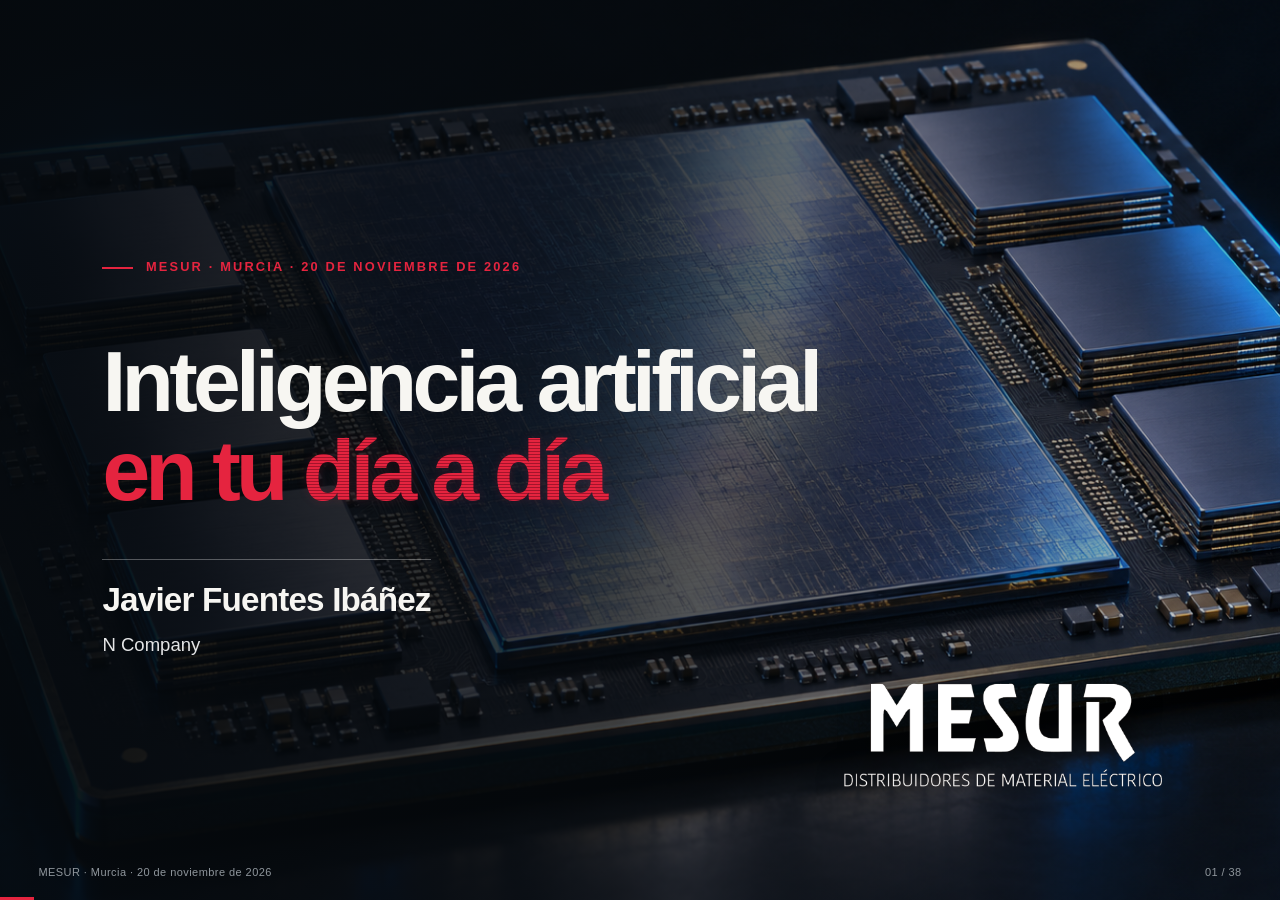
==== commit 0eab60a1: "Case 7: single new video recorded for MESUR; drop the Ferrovial clips Co-Authored-By: Claude Fable 5" ====
--- a/index.html
+++ b/index.html
@@ -147,7 +147,7 @@
 </div></section>
 
 <section class="slide"><div class="inner">
-  <div class="gigante agenda-four">Seis casos prácticos.<br>Tres reglas.<br>Un plan para el lunes.</div>
+  <div class="gigante agenda-four">Siete casos prácticos.<br>Tres reglas.<br>Un plan para el lunes.</div>
   <div class="sub">Sin teoría y sin palabras raras. Todo lo que veas hoy lo puedes repetir tú el lunes.</div>
 </div></section>
 
@@ -179,9 +179,9 @@
   <div class="statement" style="text-align:center" aria-label="No hace falta entender cómo funciona. Hace falta saber qué pedirle.">No hace falta entender cómo funciona.<br><strong>Hace falta saber <span class="crt-accent" data-text="qué pedirle">qué pedirle</span>.</strong></div>
 </div></section>
 
-<section class="slide chapter" data-chapter="Seis casos prácticos"><div class="inner">
+<section class="slide chapter" data-chapter="Siete casos prácticos"><div class="inner">
   <div class="kicker">Primera parte</div>
-  <div class="gigante">Seis <strong>casos prácticos.</strong></div>
+  <div class="gigante">Siete <strong>casos prácticos.</strong></div>
   <div class="sub">Cosas de todos los días en una empresa pequeña. Los hacemos aquí, en directo, con herramientas que puedes usar desde el móvil.</div>
 </div></section>
 
@@ -199,85 +199,43 @@
 
 <section class="slide demo" data-mark="03"><div class="inner">
   <div class="num">CASO 3 · LEER LA LETRA PEQUEÑA</div>
-  <div class="statement">Te mandan un contrato de veinte páginas.<br><strong>No pidas un resumen. Pregunta dónde te pueden pillar.</strong></div>
+  <div class="statement">Te mandan un contrato lleno de letra pequeña.<br><strong>No pidas un resumen. Pregunta dónde te pueden pillar.</strong></div>
   <div class="sub">Fíjate en: te señala la cláusula y la página.</div>
 </div></section>
 
 <section class="slide demo" data-mark="04"><div class="inner">
-  <div class="num">CASO 4 · ESCRIBIR POR TI</div>
-  <div class="statement">Una foto de un trabajo terminado.<br><strong>Sale la publicación, el texto para la web y la respuesta a una reseña.</strong></div>
-  <div class="sub">Fíjate en: suena a ti, si le enseñas cómo escribes.</div>
+  <div class="num">CASO 4 · PREGUNTARLE A TU EXCEL</div>
+  <div class="statement">Tu listado de facturas, tal como lo tienes.<br><strong>Le preguntas quién te debe dinero y te lo dice.</strong></div>
+  <div class="sub">Fíjate en: no hace falta saber fórmulas. Hace falta saber qué preguntar.</div>
 </div></section>
 
 <section class="slide demo" data-mark="05"><div class="inner">
   <div class="num">CASO 5 · HACERTE UNA HERRAMIENTA</div>
-  <div class="statement">Le cuentas lo que necesitas, con tus palabras.<br><strong>Te hace una aplicación que funciona. Sin saber programar.</strong></div>
+  <div class="statement">Le cuentas lo que necesitas, con tus palabras.<br><strong>Te hace una calculadora de placas solares. Sin saber programar.</strong></div>
   <div class="sub">Fíjate en: qué decidió por su cuenta. Y en qué se equivocó.</div>
 </div></section>
 
 <section class="slide demo" data-mark="06"><div class="inner">
-  <div class="num">CASO 6 · VÍDEO</div>
-  <div class="statement">Un mensaje grabado una sola vez.<br><strong>Lo tienes en cuatro idiomas, con tu cara y tu voz.</strong></div>
+  <div class="num">CASO 6 · QUE BUSQUE CLIENTES POR TI</div>
+  <div class="statement">Le das el nombre de un pueblo y lo dejas solo.<br><strong>Abre el mapa, mira los tejados y te prepara una propuesta.</strong></div>
+  <div class="sub">Fíjate en: nadie toca el ratón. Lo mueve ella.</div>
+</div></section>
+
+<section class="slide demo" data-mark="07"><div class="inner">
+  <div class="num">CASO 7 · VÍDEO</div>
+  <div class="statement">Un mensaje para vosotros, con mi cara y mi voz.<br><strong>En una Murcia que todavía no existe.</strong></div>
   <div class="sub">Fíjate en: qué es real en esta pantalla.</div>
 </div></section>
 
-<section class="slide film local" data-title="El mensaje original, en español" data-duration="0:33">
-  <video controls playsinline preload="metadata" aria-label="El mensaje original, en español, 33 segundos" src="video/demo3-original-es.mp4"></video>
+<section class="slide film local" data-title="Un mensaje desde la Murcia del futuro" data-duration="0:18">
+  <video controls playsinline preload="metadata" aria-label="Un mensaje de Javier Fuentes en una Murcia futurista generada con IA, 18 segundos" src="video/mesur-murcia-futuro.mp4"></video>
   <div class="film-intro">
-    <div class="kicker">Caso 6 · La grabación original</div>
-    <h1>Grabado una vez.<br><strong>En español.</strong></h1>
-    <button type="button" class="film-play"><span aria-hidden="true">▶</span> Ver vídeo <span class="film-duration">0:33</span></button>
+    <div class="kicker">Caso 7 · Un mensaje para vosotros</div>
+    <h1>Murcia, dentro de unos años.<br><strong>Fíjate en qué es real.</strong></h1>
+    <button type="button" class="film-play"><span aria-hidden="true">▶</span> Ver vídeo <span class="film-duration">0:18</span></button>
     <p>Espacio para reproducir o pausar · → para continuar</p>
   </div>
-  <span class="film-source">Grabación original · español</span>
-  <p class="film-error" role="alert" hidden>El vídeo no se ha podido cargar. Ábrelo desde la carpeta de vídeos.</p>
-</section>
-
-<section class="slide film local" data-title="El mensaje, traducido al inglés" data-duration="0:37">
-  <video controls playsinline preload="metadata" aria-label="El mensaje, traducido al inglés, 37 segundos" src="video/demo3-english.mp4"></video>
-  <div class="film-intro">
-    <div class="kicker">Caso 6 · La misma grabación, traducida</div>
-    <h1>La misma cara. La misma voz.<br><strong>Ahora en inglés.</strong></h1>
-    <button type="button" class="film-play"><span aria-hidden="true">▶</span> Ver vídeo <span class="film-duration">0:37</span></button>
-    <p>Espacio para reproducir o pausar · → para continuar</p>
-  </div>
-  <span class="film-source">Traducción sintética · inglés</span>
-  <p class="film-error" role="alert" hidden>El vídeo no se ha podido cargar. Ábrelo desde la carpeta de vídeos.</p>
-</section>
-
-<section class="slide film local" data-title="El mensaje, traducido al polaco" data-duration="0:38">
-  <video controls playsinline preload="metadata" aria-label="El mensaje, traducido al polaco, 38 segundos" src="video/demo3-polish.mp4"></video>
-  <div class="film-intro">
-    <div class="kicker">Caso 6 · La misma grabación, traducida</div>
-    <h1>La misma cara. La misma voz.<br><strong>Ahora en polaco.</strong></h1>
-    <button type="button" class="film-play"><span aria-hidden="true">▶</span> Ver vídeo <span class="film-duration">0:38</span></button>
-    <p>Espacio para reproducir o pausar · → para continuar</p>
-  </div>
-  <span class="film-source">Traducción sintética · polaco</span>
-  <p class="film-error" role="alert" hidden>El vídeo no se ha podido cargar. Ábrelo desde la carpeta de vídeos.</p>
-</section>
-
-<section class="slide film local" data-title="El mensaje, traducido al zulú" data-duration="0:39">
-  <video controls playsinline preload="metadata" aria-label="El mensaje, traducido al zulú, 39 segundos" src="video/demo3-zulu.mp4"></video>
-  <div class="film-intro">
-    <div class="kicker">Caso 6 · La misma grabación, traducida</div>
-    <h1>La misma cara. La misma voz.<br><strong>Ahora en zulú.</strong></h1>
-    <button type="button" class="film-play"><span aria-hidden="true">▶</span> Ver vídeo <span class="film-duration">0:39</span></button>
-    <p>Espacio para reproducir o pausar · → para continuar</p>
-  </div>
-  <span class="film-source">Traducción sintética · zulú</span>
-  <p class="film-error" role="alert" hidden>El vídeo no se ha podido cargar. Ábrelo desde la carpeta de vídeos.</p>
-</section>
-
-<section class="slide film local" data-title="El mensaje, recreado en una obra que no existe" data-duration="0:37">
-  <video controls playsinline preload="metadata" aria-label="El mensaje, recreado en una obra sintética, 37 segundos" src="video/demo3-recreated.mp4"></video>
-  <div class="film-intro">
-    <div class="kicker">Caso 6 · La recreación</div>
-    <h1>El mismo mensaje.<br><strong>Nadie estuvo en esa obra.</strong></h1>
-    <button type="button" class="film-play"><span aria-hidden="true">▶</span> Ver vídeo <span class="film-duration">0:37</span></button>
-    <p>Espacio para reproducir o pausar · → para continuar</p>
-  </div>
-  <span class="film-source">Recreación sintética · aquí no se grabó nada</span>
+  <span class="film-source">Vídeo generado con IA</span>
   <p class="film-error" role="alert" hidden>El vídeo no se ha podido cargar. Ábrelo desde la carpeta de vídeos.</p>
 </section>
 
@@ -358,14 +316,6 @@
   </div>
 </div></section>
 
-<section class="slide steps shift-practice" data-title="A mano alzada · ¿Qué haces cuando la IA falla?"><div class="inner">
-  <div class="practice-top"><div class="kicker">A mano alzada: ¿cuál eliges?</div></div>
-  <div class="statement">La IA no acierta.<br><strong>¿Qué haces ahora?</strong></div>
-  <p class="practice-scenario"><b>Situación</b> Le pides un correo para un cliente y no da con el tono.</p>
-  <div class="practice-flow"><span>Lo reescribes tú</span><span>Le pides que lo intente otra vez</span><span data-answer>Le das criterios y un ejemplo</span></div>
-  <div class="practice-reveal step"><b>Un punto de partida mejor</b><p>Dile qué le importa a ese cliente y enséñale un correo tuyo que funcionó. Después comprueba si mejora.</p><p class="practice-debate">¿Qué sabe tu equipo que la IA nunca ve?</p></div>
-</div></section>
-
 <section class="slide warning"><div class="inner">
   <div class="kicker" style="color:var(--coral)">Una cosa que no te va a gustar</div>
   <div class="statement">Tu cliente ya la usa. Tu proveedor, también.<br><strong>¿Y tú?</strong></div>
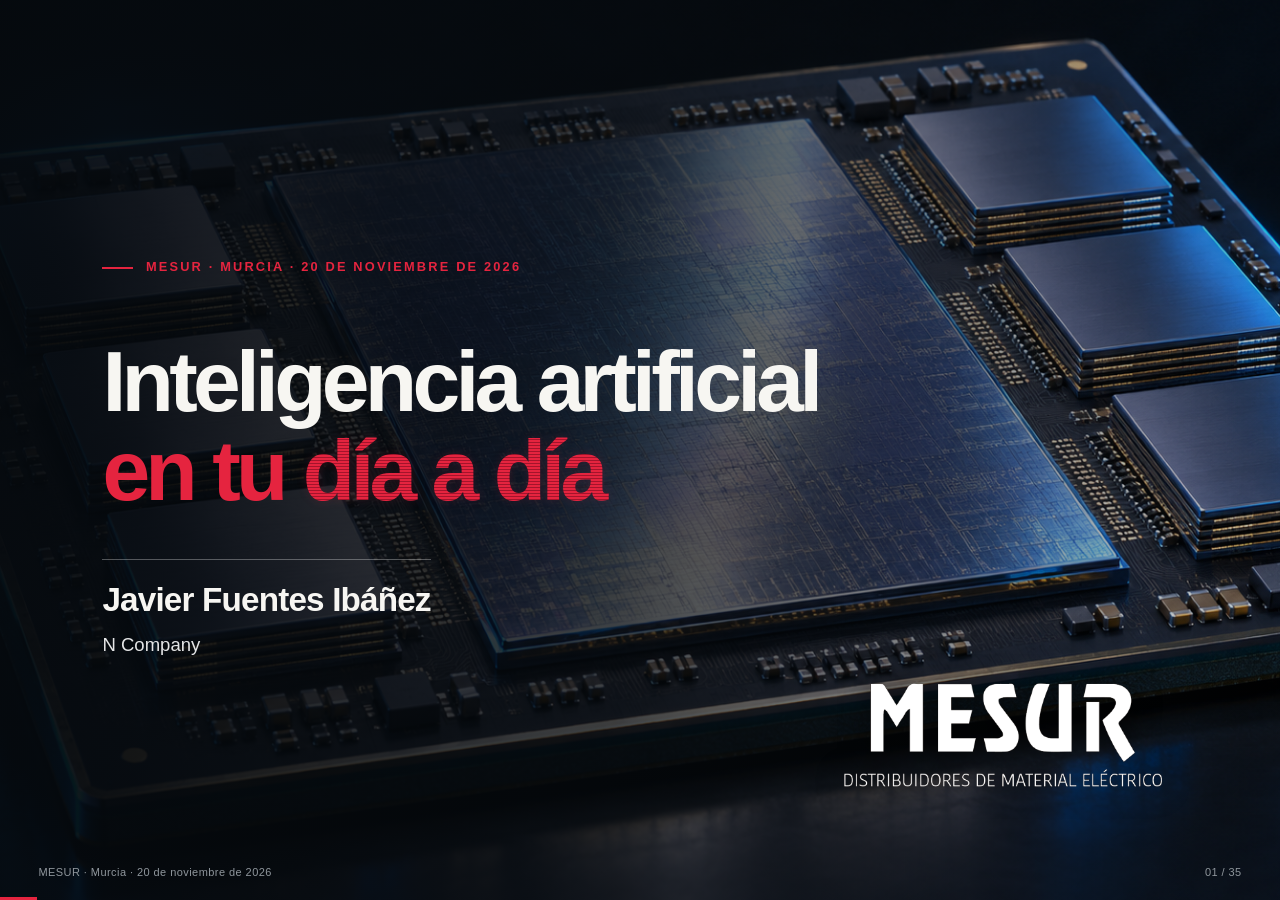
==== commit c299fde5: "Drop the 'brilliant and unreliable' block; keep the three rules Co-Authored-By: Claude Fable 5.2 <no" ====
--- a/index.html
+++ b/index.html
@@ -143,7 +143,7 @@
 </section>
 
 <section class="slide negro impact"><div class="inner">
-  <div class="statement" style="text-align:center" aria-label="Cada salto es más corto que el anterior. El siguiente cabe dentro de tu carrera.">Cada salto es más corto que el anterior.<br><strong>El siguiente cabe dentro de <span class="crt-accent" data-text="tu carrera">tu carrera</span>.</strong></div>
+  <div class="statement" style="text-align:center" aria-label="Cada salto es más corto que el anterior. El siguiente nos toca de lleno.">Cada salto es más corto que el anterior.<br><strong>El siguiente nos toca <span class="crt-accent" data-text="de lleno">de lleno</span>.</strong></div>
 </div></section>
 
 <section class="slide"><div class="inner">
@@ -151,8 +151,8 @@
   <div class="sub">Sin teoría y sin palabras raras. Todo lo que veas hoy lo puedes repetir tú el lunes.</div>
 </div></section>
 
-<section class="slide impact weird-beat" data-title="Esto se va a poner raro"><div class="inner">
-  <div class="gigante" aria-label="Están pasando muchas cosas. Esto se va a poner raro.">Están pasando muchas cosas.<br>Esto se va a poner <strong><span class="crt-accent" data-text="raro">raro</span>.</strong></div>
+<section class="slide impact weird-beat" data-title="Más cosas que nunca"><div class="inner">
+  <div class="gigante" aria-label="Están pasando muchas cosas. Más cosas que nunca.">Están pasando muchas cosas.<br>Más cosas que <strong><span class="crt-accent" data-text="nunca">nunca</span>.</strong></div>
 </div></section>
 
 <section class="slide film local" data-title="Alljoined · Una imagen reconstruida desde el cerebro" data-duration="0:59">
@@ -170,7 +170,6 @@
 <section class="slide" data-chapter="Lo que ya hace sola"><div class="inner">
   <div class="kicker">Por qué hablamos de esto hoy</div>
   <div class="statement">Hace tres años, la IA terminaba sola tareas de unos minutos.<br><strong>Hoy termina trabajos que a una persona le llevan horas.</strong></div>
-  <div class="sub">Medido de forma independiente: más de tres horas. Estimado para los modelos más nuevos: casi una semana de trabajo. Y se duplica cada pocos meses.</div>
 </div></section>
 
 <section class="slide foto contain claro" data-title="Cuánto trabajo seguido puede hacer sola una IA"><img src="img/horizon-nov-2026.jpg" alt="Gráfico: duración de las tareas que distintos modelos de IA terminan solos con un 80% de éxito. De casi cero entre 2019 y 2024 a varias horas en 2026, con estimaciones cercanas a 38 horas." decoding="sync"></section>
@@ -248,38 +247,6 @@
   </div>
 </div></section>
 
-<section class="slide warning" data-chapter="Brillante y poco fiable"><div class="inner">
-  <div class="kicker" style="color:var(--coral)">Segunda parte</div>
-  <div class="gigante">Brillante y poco fiable.<br><strong>En el mismo minuto.</strong></div>
-</div></section>
-
-<section class="slide frontier-tour steps" data-title="La frontera irregular · Un recorrido visual">
-  <div class="frontier-head"><div class="kicker">Brillante y poco fiable</div><div class="frontier-legend"><span>● Tareas de un trabajo humano</span><span>● Tareas que la IA puede hacer</span></div></div>
-  <div class="frontier-window"><svg id="frontier-art" xmlns="http://www.w3.org/2000/svg" viewBox="0 0 1800 650" role="img" aria-label="Progresión conceptual de la frontera irregular de la IA sobre las tareas de un trabajo humano">
-<defs><linearGradient id="humanFill" x2="0" y2="1"><stop stop-color="#71c4dd" stop-opacity=".2"/><stop offset="1" stop-color="#71c4dd" stop-opacity=".07"/></linearGradient><linearGradient id="aiFill" x2="1" y2="1"><stop stop-color="#ff8d9a" stop-opacity=".7"/><stop offset="1" stop-color="#ec617c" stop-opacity=".45"/></linearGradient></defs>
-<path d="M217,350h30v-12l20,20-20,20v-12h-30z" fill="#71848b" opacity=".45"/><circle cx="120" cy="358" r="85" fill="url(#humanFill)" stroke="#8acbe0" stroke-width="2"/><path d="M115.21,370.00 C115.97,370.67 116.77,371.45 117.28,372.24 C117.79,373.03 118.19,373.93 118.27,374.73 C118.35,375.54 118.18,376.39 117.77,377.07 C117.36,377.75 116.63,378.38 115.79,378.81 C114.95,379.24 113.81,379.52 112.71,379.65 C111.61,379.78 110.33,379.70 109.20,379.59 C108.08,379.48 106.91,379.18 105.96,378.97 C105.01,378.76 104.17,378.46 103.52,378.35 C102.87,378.25 102.41,378.17 102.06,378.34 C101.71,378.51 101.56,378.84 101.41,379.37 C101.25,379.90 101.25,380.66 101.13,381.51 C101.01,382.36 100.93,383.46 100.70,384.47 C100.47,385.49 100.17,386.65 99.74,387.60 C99.31,388.55 98.74,389.51 98.12,390.18 C97.50,390.85 96.73,391.36 96.00,391.59 C95.27,391.82 94.45,391.78 93.74,391.54 C93.03,391.30 92.31,390.75 91.72,390.14 C91.13,389.53 90.62,388.67 90.19,387.87 C89.76,387.07 89.46,386.13 89.16,385.35 C88.86,384.57 88.66,383.79 88.38,383.19 C88.10,382.59 87.85,382.10 87.47,381.74 C87.09,381.38 86.65,381.18 86.09,381.01 C85.53,380.84 84.84,380.81 84.11,380.71 C83.38,380.61 82.49,380.57 81.69,380.39 C80.89,380.21 80.00,380.01 79.29,379.65 C78.59,379.29 77.89,378.81 77.46,378.25 C77.03,377.69 76.74,376.98 76.70,376.27 C76.66,375.56 76.86,374.74 77.23,373.99 C77.60,373.25 78.24,372.47 78.90,371.80 C79.56,371.13 80.45,370.52 81.21,370.00 C81.97,369.48 82.84,369.07 83.47,368.68 C84.10,368.29 84.68,368.01 85.01,367.66 C85.34,367.31 85.48,367.02 85.43,366.57 C85.38,366.12 85.09,365.63 84.73,364.98 C84.37,364.33 83.78,363.54 83.27,362.65 C82.76,361.75 82.12,360.68 81.69,359.61 C81.26,358.54 80.85,357.31 80.70,356.22 C80.55,355.13 80.54,353.98 80.77,353.08 C81.00,352.18 81.46,351.36 82.07,350.83 C82.68,350.30 83.54,349.98 84.41,349.92 C85.28,349.86 86.34,350.08 87.30,350.45 C88.26,350.82 89.30,351.48 90.19,352.13 C91.08,352.78 91.94,353.64 92.67,354.35 C93.40,355.06 94.01,355.83 94.57,356.37 C95.12,356.91 95.55,357.36 96.00,357.59 C96.45,357.82 96.83,357.85 97.29,357.73 C97.76,357.61 98.22,357.26 98.79,356.89 C99.36,356.52 100.00,355.96 100.70,355.53 C101.40,355.10 102.21,354.59 102.99,354.29 C103.77,353.99 104.64,353.76 105.38,353.75 C106.12,353.74 106.87,353.90 107.45,354.23 C108.03,354.56 108.52,355.12 108.84,355.74 C109.16,356.36 109.31,357.18 109.37,357.96 C109.43,358.74 109.31,359.63 109.20,360.41 C109.09,361.19 108.84,361.98 108.73,362.65 C108.62,363.32 108.47,363.90 108.52,364.42 C108.57,364.94 108.71,365.34 109.04,365.76 C109.37,366.18 109.88,366.51 110.49,366.92 C111.10,367.33 111.92,367.73 112.71,368.24 C113.50,368.75 114.45,369.33 115.21,370.00 Z" fill="url(#aiFill)" stroke="#ff7c91" stroke-width="1.5" stroke-linejoin="round"/><path d="M467,350h30v-12l20,20-20,20v-12h-30z" fill="#71848b" opacity=".45"/><circle cx="370" cy="358" r="85" fill="url(#humanFill)" stroke="#8acbe0" stroke-width="2"/><path d="M420.39,358.00 C422.17,359.72 423.70,361.78 424.43,363.72 C425.16,365.66 425.28,367.82 424.74,369.64 C424.20,371.46 422.88,373.26 421.18,374.63 C419.49,376.00 417.02,377.10 414.57,377.84 C412.12,378.58 409.13,378.90 406.47,379.06 C403.81,379.22 400.96,378.94 398.61,378.79 C396.26,378.64 394.08,378.21 392.38,378.15 C390.68,378.09 389.38,378.02 388.39,378.43 C387.39,378.84 386.89,379.50 386.41,380.58 C385.93,381.65 385.82,383.19 385.52,384.88 C385.21,386.57 385.06,388.74 384.58,390.74 C384.10,392.74 383.52,395.05 382.64,396.90 C381.76,398.75 380.61,400.61 379.32,401.86 C378.03,403.11 376.43,404.04 374.88,404.39 C373.33,404.74 371.57,404.55 370.00,403.98 C368.43,403.41 366.84,402.22 365.48,400.97 C364.12,399.72 362.90,397.97 361.82,396.46 C360.74,394.95 359.88,393.22 358.98,391.90 C358.08,390.58 357.36,389.36 356.40,388.55 C355.44,387.74 354.51,387.26 353.24,387.03 C351.97,386.80 350.53,387.01 348.80,387.19 C347.07,387.37 345.01,387.89 342.88,388.12 C340.75,388.35 338.27,388.69 336.02,388.59 C333.77,388.49 331.31,388.23 329.37,387.52 C327.43,386.81 325.56,385.72 324.38,384.34 C323.20,382.96 322.41,381.13 322.28,379.25 C322.15,377.37 322.67,375.12 323.62,373.07 C324.57,371.01 326.25,368.81 328.01,366.92 C329.77,365.04 332.14,363.25 334.20,361.76 C336.26,360.27 338.61,359.07 340.39,358.00 C342.17,356.93 343.85,356.19 344.87,355.36 C345.89,354.53 346.45,353.91 346.49,353.00 C346.53,352.09 345.92,351.19 345.09,349.91 C344.26,348.63 342.81,347.12 341.49,345.31 C340.17,343.50 338.46,341.32 337.19,339.06 C335.92,336.80 334.60,334.18 333.89,331.77 C333.18,329.36 332.77,326.75 332.93,324.62 C333.09,322.49 333.79,320.43 334.86,318.97 C335.94,317.51 337.60,316.42 339.38,315.86 C341.16,315.30 343.41,315.30 345.52,315.60 C347.63,315.90 349.97,316.78 352.04,317.65 C354.11,318.52 356.15,319.82 357.92,320.81 C359.69,321.80 361.26,322.94 362.69,323.61 C364.12,324.28 365.29,324.77 366.51,324.83 C367.73,324.89 368.78,324.55 370.00,323.98 C371.22,323.41 372.44,322.37 373.85,321.41 C375.26,320.45 376.82,319.14 378.46,318.21 C380.10,317.28 381.96,316.28 383.71,315.82 C385.46,315.36 387.35,315.14 388.94,315.46 C390.53,315.78 392.09,316.58 393.24,317.75 C394.39,318.92 395.29,320.64 395.82,322.46 C396.35,324.28 396.47,326.57 396.41,328.67 C396.35,330.77 395.86,333.09 395.47,335.06 C395.09,337.03 394.40,338.94 394.10,340.49 C393.80,342.04 393.45,343.30 393.66,344.34 C393.87,345.38 394.35,346.04 395.36,346.71 C396.37,347.38 397.88,347.75 399.70,348.35 C401.52,348.95 403.93,349.45 406.27,350.29 C408.61,351.13 411.41,352.12 413.76,353.40 C416.11,354.68 418.61,356.28 420.39,358.00 Z" fill="url(#aiFill)" stroke="#ff7c91" stroke-width="1.5" stroke-linejoin="round"/><path d="M717,350h30v-12l20,20-20,20v-12h-30z" fill="#71848b" opacity=".45"/><circle cx="620" cy="358" r="85" fill="url(#humanFill)" stroke="#8acbe0" stroke-width="2"/><path d="M714.81,358.00 C716.90,361.21 718.03,364.95 717.94,368.29 C717.85,371.63 716.41,375.14 714.25,378.03 C712.09,380.91 708.56,383.55 704.95,385.60 C701.34,387.65 696.73,389.14 692.60,390.33 C688.47,391.52 683.93,392.07 680.19,392.75 C676.45,393.43 672.91,393.68 670.14,394.43 C667.37,395.18 665.25,395.88 663.59,397.25 C661.93,398.62 661.05,400.35 660.18,402.62 C659.31,404.89 659.04,407.81 658.39,410.85 C657.74,413.89 657.30,417.57 656.28,420.84 C655.26,424.11 654.02,427.74 652.27,430.48 C650.52,433.23 648.26,435.81 645.77,437.31 C643.28,438.81 640.24,439.62 637.32,439.48 C634.40,439.34 631.14,438.16 628.25,436.46 C625.36,434.76 622.47,431.99 620.00,429.30 C617.53,426.61 615.37,423.14 613.45,420.31 C611.53,417.48 610.06,414.42 608.46,412.31 C606.86,410.20 605.61,408.48 603.87,407.66 C602.13,406.84 600.41,406.84 598.01,407.38 C595.61,407.92 592.85,409.43 589.47,410.89 C586.10,412.35 582.04,414.55 577.76,416.14 C573.48,417.73 568.48,419.56 563.81,420.41 C559.14,421.26 553.99,421.76 549.76,421.24 C545.53,420.72 541.33,419.38 538.41,417.28 C535.49,415.18 533.23,412.05 532.25,408.66 C531.27,405.27 531.45,400.98 532.56,396.93 C533.67,392.88 536.13,388.33 538.90,384.35 C541.67,380.37 545.62,376.41 549.17,373.06 C552.72,369.71 556.93,366.79 560.20,364.28 C563.47,361.77 566.72,359.88 568.81,358.00 C570.90,356.12 572.30,354.75 572.74,353.03 C573.18,351.31 572.55,349.77 571.44,347.68 C570.33,345.59 568.12,343.27 566.09,340.48 C564.06,337.69 561.29,334.39 559.23,330.94 C557.17,327.49 554.95,323.47 553.75,319.75 C552.55,316.03 551.81,311.98 552.03,308.61 C552.25,305.24 553.35,301.97 555.09,299.55 C556.83,297.13 559.58,295.26 562.49,294.12 C565.40,292.98 569.12,292.68 572.58,292.73 C576.05,292.78 579.90,293.67 583.28,294.40 C586.66,295.13 589.99,296.43 592.88,297.10 C595.77,297.78 598.30,298.52 600.65,298.45 C603.00,298.38 604.90,297.87 606.96,296.67 C609.02,295.47 610.82,293.49 612.99,291.26 C615.16,289.03 617.38,285.99 620.00,283.30 C622.62,280.61 625.58,277.41 628.71,275.11 C631.85,272.81 635.43,270.55 638.81,269.50 C642.19,268.45 645.88,268.05 648.98,268.80 C652.08,269.55 655.15,271.40 657.40,274.01 C659.65,276.62 661.44,280.45 662.47,284.45 C663.50,288.45 663.74,293.44 663.58,298.02 C663.42,302.60 662.39,307.66 661.50,311.91 C660.61,316.17 659.09,320.29 658.26,323.55 C657.43,326.81 656.46,329.44 656.53,331.46 C656.60,333.48 657.12,334.65 658.69,335.66 C660.26,336.68 662.75,336.95 665.93,337.55 C669.11,338.15 673.41,338.38 677.75,339.24 C682.09,340.10 687.37,341.07 691.98,342.70 C696.59,344.33 701.61,346.47 705.41,349.02 C709.21,351.57 712.72,354.79 714.81,358.00 Z" fill="url(#aiFill)" stroke="#ff7c91" stroke-width="1.5" stroke-linejoin="round"/><path d="M967,350h30v-12l20,20-20,20v-12h-30z" fill="#71848b" opacity=".45"/><circle cx="870" cy="358" r="85" fill="url(#humanFill)" stroke="#8acbe0" stroke-width="2"/><path d="M1001.97,358.00 C1002.27,362.47 1000.86,367.32 998.56,371.51 C996.26,375.69 992.21,379.72 988.15,383.11 C984.09,386.50 978.77,389.31 974.18,391.85 C969.58,394.39 964.54,396.23 960.58,398.33 C956.62,400.43 953.04,402.09 950.45,404.45 C947.86,406.81 946.20,409.23 945.02,412.50 C943.84,415.77 943.70,419.64 943.37,424.07 C943.04,428.50 943.43,433.83 943.03,439.10 C942.63,444.37 942.33,450.45 940.98,455.69 C939.63,460.93 937.74,466.47 934.96,470.51 C932.18,474.55 928.43,478.12 924.29,479.93 C920.14,481.74 915.01,482.31 910.09,481.38 C905.17,480.45 899.62,477.79 894.74,474.38 C889.86,470.97 884.94,465.83 880.82,460.91 C876.70,456.00 873.08,449.88 870.00,444.89 C866.92,439.90 864.63,434.62 862.33,430.99 C860.03,427.36 858.41,424.41 856.17,423.08 C853.93,421.75 851.91,421.86 848.88,423.00 C845.85,424.14 842.41,426.98 837.98,429.92 C833.55,432.87 828.17,437.19 822.27,440.67 C816.37,444.16 809.34,448.24 802.56,450.83 C795.78,453.42 788.13,455.65 781.57,456.21 C775.01,456.77 768.26,456.15 763.17,454.19 C758.08,452.23 753.68,448.66 751.04,444.43 C748.40,440.20 747.20,434.45 747.35,428.81 C747.50,423.17 749.44,416.54 751.93,410.57 C754.42,404.60 758.55,398.37 762.29,393.00 C766.03,387.63 770.76,382.65 774.37,378.33 C777.98,374.00 781.66,370.44 783.93,367.05 C786.20,363.66 787.67,360.99 787.97,358.00 C788.27,355.01 787.25,352.37 785.73,349.14 C784.21,345.91 781.34,342.52 778.83,338.62 C776.32,334.72 772.94,330.28 770.65,325.72 C768.36,321.17 766.00,316.00 765.08,311.29 C764.16,306.58 763.99,301.54 765.12,297.45 C766.25,293.36 768.69,289.48 771.89,286.72 C775.09,283.96 779.68,281.98 784.34,280.87 C789.00,279.76 794.69,279.79 799.83,280.07 C804.97,280.35 810.50,281.71 815.19,282.56 C819.88,283.41 824.29,284.87 827.96,285.18 C831.63,285.49 834.57,285.65 837.24,284.43 C839.91,283.21 841.79,281.08 843.96,277.85 C846.13,274.62 847.83,270.02 850.24,265.06 C852.65,260.10 855.16,253.78 858.45,248.08 C861.74,242.39 865.62,235.88 870.00,230.89 C874.38,225.90 879.59,221.01 884.70,218.16 C889.81,215.31 895.61,213.54 900.66,213.76 C905.71,213.98 910.95,216.04 915.01,219.48 C919.07,222.92 922.64,228.44 925.02,234.42 C927.40,240.40 928.72,248.13 929.27,255.34 C929.82,262.55 929.09,270.73 928.34,277.70 C927.59,284.67 925.78,291.63 924.76,297.18 C923.74,302.73 922.31,307.41 922.21,310.99 C922.11,314.57 922.43,316.84 924.17,318.64 C925.91,320.44 928.79,321.00 932.67,321.81 C936.55,322.62 941.90,322.69 947.43,323.53 C952.95,324.37 959.78,325.15 965.82,326.87 C971.86,328.59 978.53,330.86 983.69,333.83 C988.85,336.80 993.71,340.65 996.76,344.68 C999.81,348.71 1001.67,353.53 1001.97,358.00 Z" fill="url(#aiFill)" stroke="#ff7c91" stroke-width="1.5" stroke-linejoin="round"/><path d="M1217,350h30v-12l20,20-20,20v-12h-30z" fill="#71848b" opacity=".45"/><circle cx="1120" cy="358" r="85" fill="url(#humanFill)" stroke="#8acbe0" stroke-width="2"/><path d="M1256.90,358.00 C1253.88,362.68 1249.08,367.20 1244.60,371.10 C1240.12,375.00 1234.52,378.28 1230.04,381.39 C1225.56,384.50 1220.92,386.91 1217.74,389.76 C1214.56,392.61 1212.16,395.07 1210.97,398.50 C1209.78,401.93 1209.95,405.57 1210.60,410.31 C1211.25,415.05 1213.30,420.63 1214.88,426.93 C1216.46,433.23 1218.90,440.73 1220.10,448.13 C1221.29,455.53 1222.47,463.98 1222.05,471.34 C1221.63,478.70 1220.30,486.46 1217.57,492.29 C1214.84,498.12 1210.62,503.37 1205.65,506.34 C1200.68,509.31 1194.16,510.71 1187.73,510.12 C1181.30,509.53 1173.78,506.72 1167.05,502.80 C1160.32,498.88 1153.28,492.70 1147.34,486.63 C1141.40,480.56 1135.95,472.84 1131.39,466.38 C1126.83,459.92 1123.27,452.90 1120.00,447.85 C1116.73,442.80 1114.47,438.44 1111.79,436.10 C1109.11,433.76 1106.99,433.08 1103.89,433.81 C1100.79,434.54 1097.54,437.34 1093.19,440.50 C1088.84,443.66 1083.69,448.60 1077.81,452.77 C1071.93,456.94 1064.90,462.03 1057.92,465.52 C1050.94,469.01 1042.99,472.31 1035.94,473.70 C1028.89,475.09 1021.49,475.30 1015.65,473.89 C1009.81,472.48 1004.49,469.31 1000.88,465.26 C997.27,461.20 994.97,455.40 993.98,449.56 C992.99,443.72 993.72,436.66 994.93,430.21 C996.14,423.76 998.91,416.89 1001.22,410.88 C1003.53,404.87 1006.74,399.17 1008.76,394.14 C1010.78,389.11 1012.76,384.80 1013.32,380.67 C1013.88,376.54 1013.53,373.12 1012.13,369.34 C1010.73,365.56 1007.92,362.10 1004.90,358.00 C1001.88,353.90 997.54,349.59 993.98,344.76 C990.42,339.93 986.19,334.48 983.54,329.00 C980.89,323.52 978.54,317.38 978.07,311.88 C977.61,306.38 978.37,300.60 980.75,296.00 C983.13,291.40 987.33,287.18 992.37,284.31 C997.41,281.44 1004.27,279.61 1011.01,278.81 C1017.75,278.01 1025.75,278.63 1032.82,279.51 C1039.89,280.38 1047.33,282.57 1053.43,284.06 C1059.54,285.55 1065.08,287.75 1069.45,288.42 C1073.82,289.10 1077.02,289.53 1079.65,288.11 C1082.28,286.69 1083.64,284.06 1085.23,279.90 C1086.82,275.74 1087.55,269.76 1089.17,263.13 C1090.79,256.50 1092.30,248.03 1094.95,240.14 C1097.60,232.24 1100.88,223.14 1105.05,215.76 C1109.22,208.38 1114.49,200.90 1120.00,195.85 C1125.51,190.80 1132.08,186.90 1138.13,185.48 C1144.18,184.06 1150.79,184.76 1156.28,187.32 C1161.77,189.88 1167.07,194.96 1171.07,200.83 C1175.07,206.70 1178.16,214.81 1180.30,222.55 C1182.44,230.29 1183.29,239.40 1183.92,247.28 C1184.55,255.16 1184.00,263.27 1184.06,269.83 C1184.12,276.39 1183.59,282.15 1184.27,286.62 C1184.95,291.09 1185.89,294.17 1188.15,296.64 C1190.41,299.11 1193.68,300.18 1197.85,301.44 C1202.02,302.70 1207.57,303.05 1213.17,304.21 C1218.77,305.37 1225.55,306.38 1231.43,308.39 C1237.31,310.40 1243.70,312.95 1248.43,316.27 C1253.16,319.58 1257.43,323.82 1259.82,328.28 C1262.21,332.73 1263.24,338.05 1262.75,343.00 C1262.26,347.95 1259.93,353.32 1256.90,358.00 Z" fill="url(#aiFill)" stroke="#ff7c91" stroke-width="1.5" stroke-linejoin="round"/><path d="M1467,350h30v-12l20,20-20,20v-12h-30z" fill="#71848b" opacity=".45"/><circle cx="1370" cy="358" r="85" fill="url(#humanFill)" stroke="#8acbe0" stroke-width="2"/><path d="M1502.77,358.00 C1496.58,362.63 1489.25,366.43 1483.64,369.94 C1478.04,373.45 1472.53,376.01 1469.14,379.07 C1465.75,382.13 1463.66,384.62 1463.30,388.31 C1462.94,392.00 1464.58,395.87 1466.98,401.18 C1469.38,406.49 1473.79,412.79 1477.69,420.17 C1481.59,427.55 1486.78,436.43 1490.37,445.46 C1493.96,454.49 1497.69,464.94 1499.24,474.37 C1500.79,483.80 1501.25,493.94 1499.67,502.02 C1498.09,510.09 1494.58,517.76 1489.75,522.82 C1484.92,527.88 1477.94,531.33 1470.68,532.39 C1463.42,533.45 1454.48,532.05 1446.21,529.17 C1437.94,526.29 1428.89,520.78 1421.05,515.11 C1413.21,509.44 1405.60,501.70 1399.15,495.12 C1392.70,488.54 1387.22,481.07 1382.36,475.60 C1377.50,470.13 1373.82,465.15 1370.00,462.30 C1366.18,459.45 1363.20,458.21 1359.44,458.51 C1355.68,458.81 1352.06,461.24 1347.45,464.09 C1342.84,466.94 1337.66,471.67 1331.79,475.61 C1325.92,479.55 1319.06,484.48 1312.24,487.72 C1305.42,490.96 1297.72,494.00 1290.89,495.03 C1284.06,496.06 1276.92,495.81 1271.26,493.90 C1265.60,491.99 1260.49,488.20 1256.95,483.56 C1253.41,478.92 1251.17,472.43 1250.02,466.03 C1248.87,459.63 1249.36,452.01 1250.02,445.17 C1250.68,438.33 1252.75,431.16 1253.97,424.99 C1255.19,418.82 1257.03,413.15 1257.32,408.17 C1257.61,403.19 1257.49,399.13 1255.70,395.14 C1253.91,391.15 1250.78,387.99 1246.56,384.24 C1242.34,380.50 1236.37,377.04 1230.40,372.67 C1224.44,368.30 1216.96,363.54 1210.77,358.00 C1204.58,352.46 1197.78,346.03 1193.24,339.42 C1188.70,332.81 1184.80,325.25 1183.52,318.36 C1182.24,311.47 1182.80,304.07 1185.59,298.08 C1188.38,292.09 1193.69,286.40 1200.23,282.41 C1206.77,278.43 1215.82,275.60 1224.81,274.17 C1233.80,272.74 1244.57,273.02 1254.14,273.82 C1263.71,274.62 1273.88,277.11 1282.24,278.98 C1290.60,280.85 1298.31,283.75 1304.29,285.02 C1310.27,286.29 1314.71,287.50 1318.11,286.58 C1321.51,285.66 1323.12,283.54 1324.68,279.51 C1326.24,275.48 1326.42,269.44 1327.44,262.42 C1328.46,255.40 1328.98,246.22 1330.81,237.40 C1332.64,228.58 1334.93,218.20 1338.44,209.50 C1341.95,200.80 1346.58,191.73 1351.84,185.20 C1357.10,178.67 1363.65,173.15 1370.00,170.30 C1376.35,167.45 1383.60,166.75 1389.96,168.11 C1396.32,169.47 1402.82,173.50 1408.16,178.47 C1413.50,183.44 1418.21,190.82 1422.02,197.90 C1425.83,204.98 1428.53,213.59 1431.01,220.97 C1433.49,228.34 1434.91,236.03 1436.89,242.15 C1438.87,248.27 1440.33,253.60 1442.90,257.67 C1445.48,261.74 1448.32,264.40 1452.34,266.56 C1456.36,268.72 1461.37,269.49 1467.02,270.65 C1472.67,271.81 1479.61,272.15 1486.25,273.54 C1492.89,274.93 1500.54,276.35 1506.85,278.99 C1513.15,281.63 1519.65,285.08 1524.08,289.40 C1528.50,293.72 1532.05,299.22 1533.40,304.91 C1534.75,310.60 1534.28,317.32 1532.18,323.53 C1530.08,329.74 1525.70,336.40 1520.80,342.15 C1515.90,347.89 1508.96,353.37 1502.77,358.00 Z" fill="url(#aiFill)" stroke="#ff7c91" stroke-width="1.5" stroke-linejoin="round"/><circle cx="1620" cy="358" r="85" fill="url(#humanFill)" stroke="#8acbe0" stroke-width="2"/><path d="M1849.18,358.00 C1835.37,366.21 1821.71,372.02 1812.98,378.28 C1804.25,384.54 1798.38,389.03 1796.78,395.58 C1795.18,402.13 1798.18,408.41 1803.40,417.59 C1808.62,426.77 1818.62,437.46 1828.10,450.65 C1837.58,463.84 1850.44,479.82 1860.29,496.73 C1870.13,513.64 1880.90,533.53 1887.17,552.11 C1893.44,570.69 1897.93,591.15 1897.90,608.22 C1897.87,625.29 1894.05,642.19 1886.97,654.50 C1879.89,666.81 1868.28,676.63 1855.45,682.06 C1842.62,687.48 1825.91,688.70 1809.98,687.05 C1794.05,685.40 1775.95,679.02 1759.87,672.14 C1743.79,665.26 1727.56,654.58 1713.51,645.78 C1699.46,636.98 1686.84,626.44 1675.55,619.32 C1664.26,612.20 1655.02,605.82 1645.76,603.04 C1636.50,600.26 1628.83,600.26 1620.00,602.62 C1611.17,604.98 1602.74,610.99 1592.76,617.19 C1582.78,623.39 1571.91,632.67 1560.09,639.83 C1548.27,646.99 1534.86,655.44 1521.83,660.15 C1508.80,664.86 1494.40,668.53 1481.94,668.09 C1469.48,667.65 1456.78,664.16 1447.07,657.52 C1437.36,650.88 1429.02,640.20 1423.65,628.25 C1418.29,616.30 1415.69,600.66 1414.88,585.81 C1414.07,570.96 1416.55,553.93 1418.79,539.17 C1421.03,524.41 1425.87,509.52 1428.32,497.27 C1430.77,485.02 1434.04,474.42 1433.47,465.69 C1432.90,456.96 1430.90,450.77 1424.90,444.87 C1418.90,438.97 1409.51,435.31 1397.49,430.30 C1385.47,425.29 1369.19,421.22 1352.80,414.79 C1336.40,408.36 1316.39,401.20 1299.12,391.73 C1281.85,382.26 1262.99,370.69 1249.18,358.00 C1235.37,345.31 1222.82,330.10 1216.27,315.57 C1209.72,301.04 1207.15,284.73 1209.90,270.83 C1212.65,256.93 1221.09,242.88 1232.77,232.18 C1244.45,221.48 1261.99,212.52 1279.97,206.61 C1297.95,200.70 1320.38,197.92 1340.68,196.73 C1360.98,195.53 1383.20,197.77 1401.76,199.44 C1420.32,201.11 1438.07,205.22 1452.02,206.75 C1465.97,208.28 1477.03,210.29 1485.49,208.61 C1493.95,206.93 1498.70,203.51 1502.78,196.65 C1506.86,189.79 1507.81,179.54 1509.98,167.44 C1512.15,155.34 1512.80,139.40 1515.82,124.02 C1518.84,108.64 1522.27,90.42 1528.10,75.15 C1533.93,59.89 1541.64,43.90 1550.80,32.43 C1559.96,20.96 1571.51,11.30 1583.04,6.33 C1594.57,1.36 1607.93,0.26 1620.00,2.62 C1632.07,4.98 1644.66,12.09 1655.47,20.48 C1666.28,28.87 1676.21,41.43 1684.84,52.94 C1693.47,64.44 1700.38,78.34 1707.24,89.51 C1714.10,100.68 1719.34,111.89 1725.98,119.96 C1732.62,128.03 1738.68,134.09 1747.07,137.90 C1755.46,141.71 1764.78,142.50 1776.33,142.84 C1787.88,143.18 1801.64,140.78 1816.36,139.92 C1831.08,139.06 1848.44,136.91 1864.67,137.69 C1880.90,138.47 1898.99,139.93 1913.73,144.60 C1928.47,149.27 1943.21,156.32 1953.09,165.69 C1962.97,175.06 1970.52,187.62 1973.03,200.82 C1975.54,214.02 1973.69,230.02 1968.13,244.89 C1962.57,259.76 1951.74,276.03 1939.69,290.05 C1927.64,304.07 1910.91,317.69 1895.83,329.01 C1880.74,340.33 1862.99,349.79 1849.18,358.00 Z" fill="url(#aiFill)" stroke="#ff7c91" stroke-width="1.5" stroke-linejoin="round"/>
-<path d="M110 325L97 356" stroke="#ff899a" stroke-width="2"/>
-</svg></div>
-  <div class="frontier-caption">
-    <div class="frontier-intro"><h2>La frontera irregular.</h2><p>La capacidad no crece por igual en todas las tareas.</p></div>
-    <div class="frontier-beat step" data-focus="0,1" data-camera="245,358,620" data-min-height="220"><h2>De juguete a tareas útiles.</h2><p>La IA empieza cubriendo trozos pequeños de un trabajo humano.</p></div>
-<div class="frontier-beat step" data-focus="2,3" data-camera="745,348,650" data-min-height="340"><h2>Brillante aquí. Poco fiable al lado.</h2><p>La capacidad crece de forma desigual. Prueba la tarea exacta.</p></div>
-<div class="frontier-beat step" data-focus="4" data-camera="1120,350,520" data-min-height="370"><h2>Más grande. Sigue siendo irregular.</h2><p>Más capacidad. Quedan huecos dentro del trabajo humano.</p></div>
-<div class="frontier-beat step" data-focus="5" data-camera="1370,350,520" data-min-height="400"><h2>Sabe hacer la tarea. No siempre.</h2><p>La IA ya llega a casi todo el trabajo. Sigue fallando en una parte, y no puedes saber de antemano en cuál.</p></div>
-<div class="frontier-beat step" data-focus="6" data-camera="1600,345,800" data-min-height="730"><h2>Un horizonte posible.</h2><p>La IA cubre el trabajo entero. Es un escenario, no una predicción.</p></div>
-<div class="frontier-beat step" data-camera="900,325,1800"><h2>Prueba la IA en tu propio trabajo.</h2><p>Puede bordar una tarea y fallar en la de al lado. La única forma de saberlo es probarla tú.</p></div>
-  </div>
-  <div class="frontier-note">Ilustración conceptual · capacidad por tareas, no una línea de tiempo</div>
-</section>
-
-<section class="slide steps evidence single"><div class="inner">
-  <div class="kicker">Comprueba el resultado</div>
-  <div class="statement">Una consultora entregó a un gobierno un informe con datos que la IA se había inventado. Tuvo que devolver parte del dinero.<br><strong>La IA no firmó el informe. Lo firmó la empresa.</strong></div>
-  <div class="clips">
-    <div class="clip r1 big step"><img src="img/clip-fortune-deloitte.png" alt="Recorte de prensa de Fortune sobre el informe de Deloitte" decoding="sync"><div class="src">Fortune · octubre de 2025</div></div>
-  </div>
-</div></section>
-
 <section class="slide steps" data-chapter="Tres reglas"><div class="inner">
   <div class="kicker">Tres reglas</div>
   <ul class="lista">
@@ -290,7 +257,7 @@
 </div></section>
 
 <section class="slide chapter" data-chapter="Tu negocio"><div class="inner">
-  <div class="kicker">Tercera parte</div>
+  <div class="kicker">Segunda parte</div>
   <div class="gigante">Y ahora, <strong>tu negocio.</strong></div>
   <div class="sub">Qué cambia para quien tiene una empresa pequeña y poco tiempo.</div>
 </div></section>
